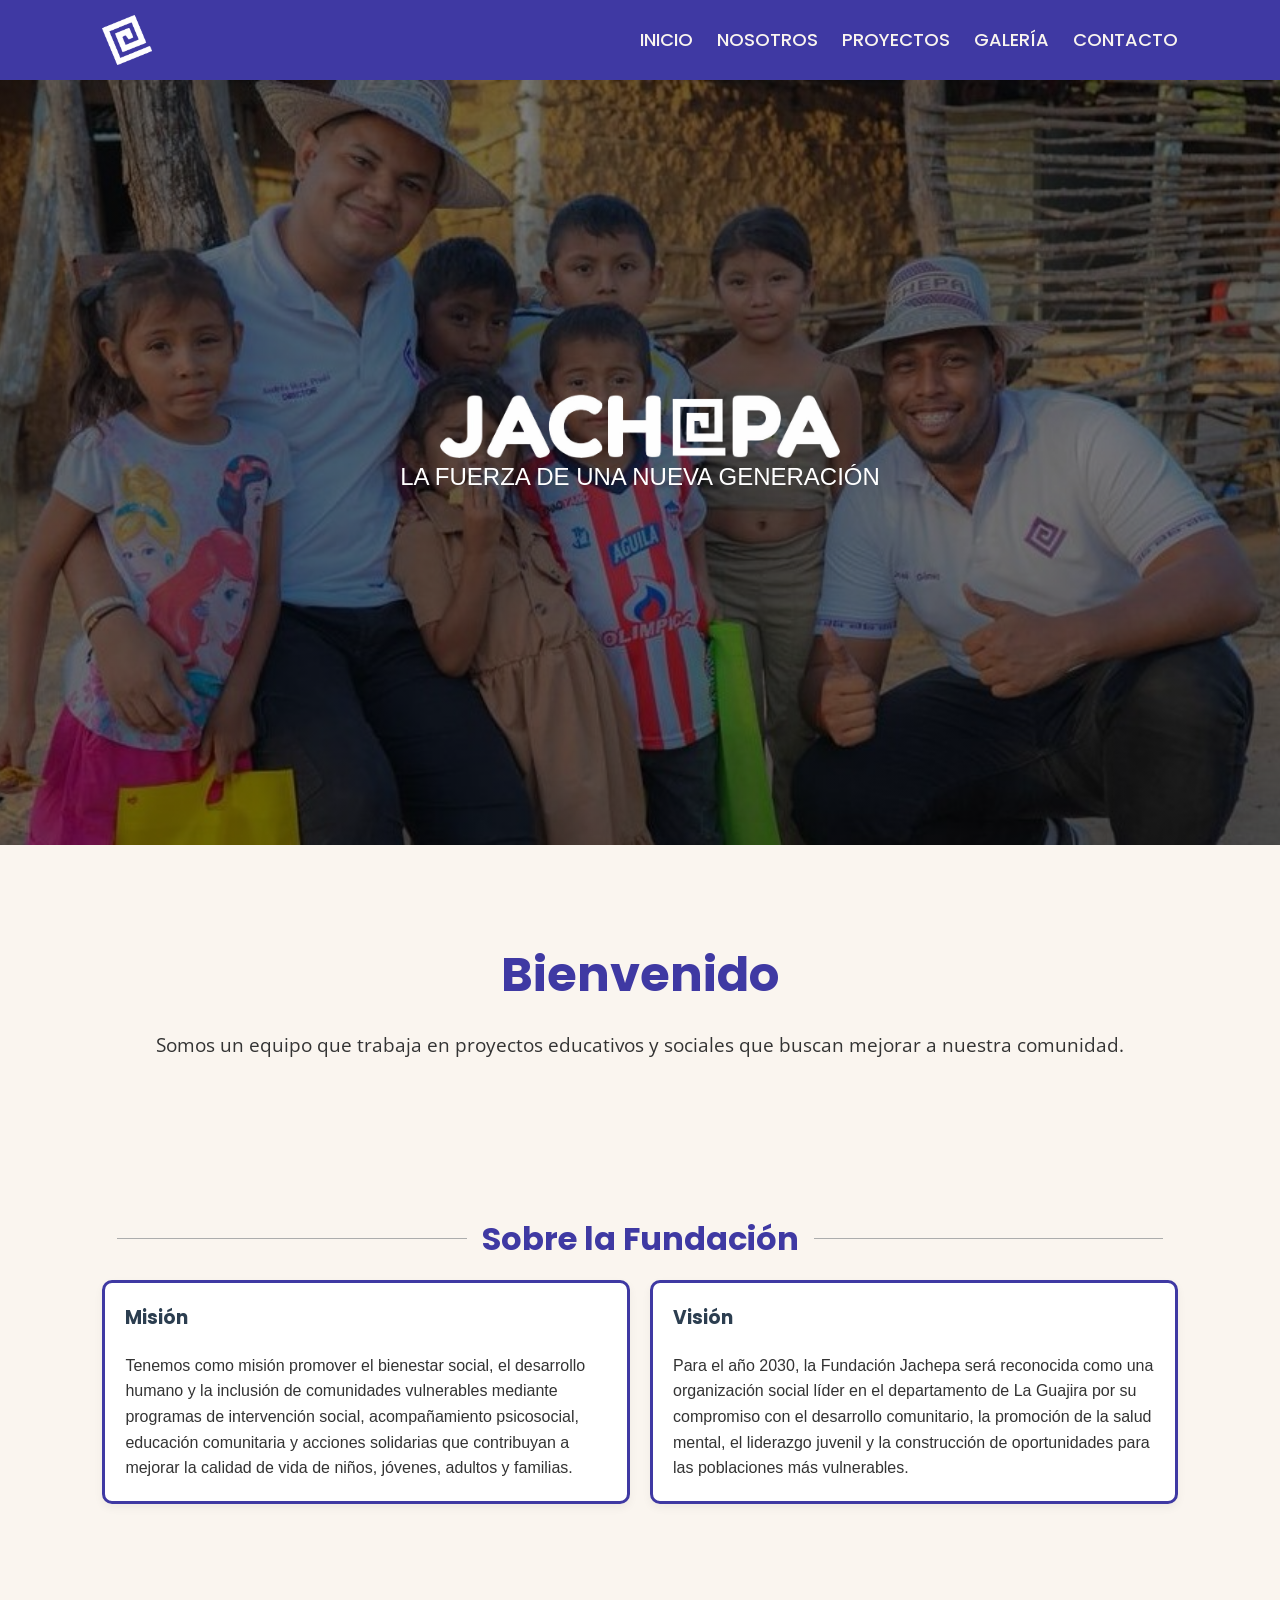
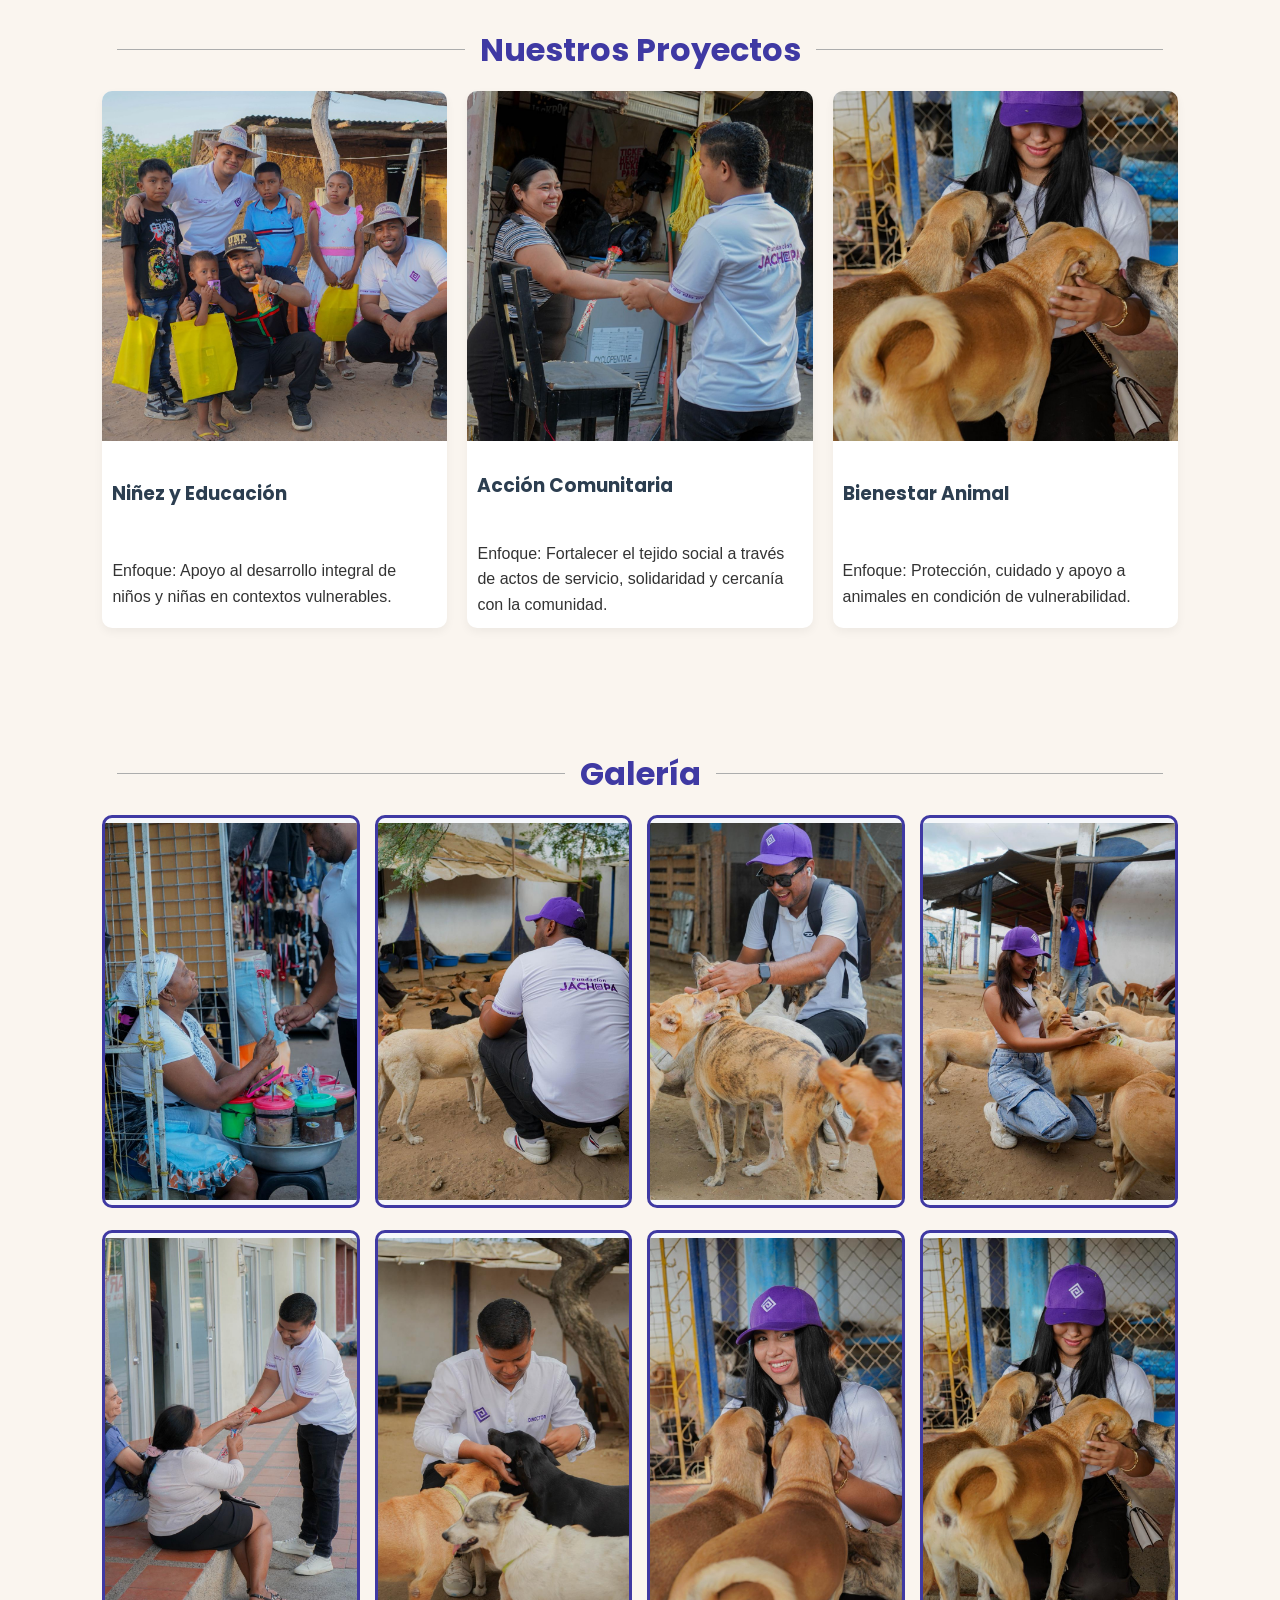
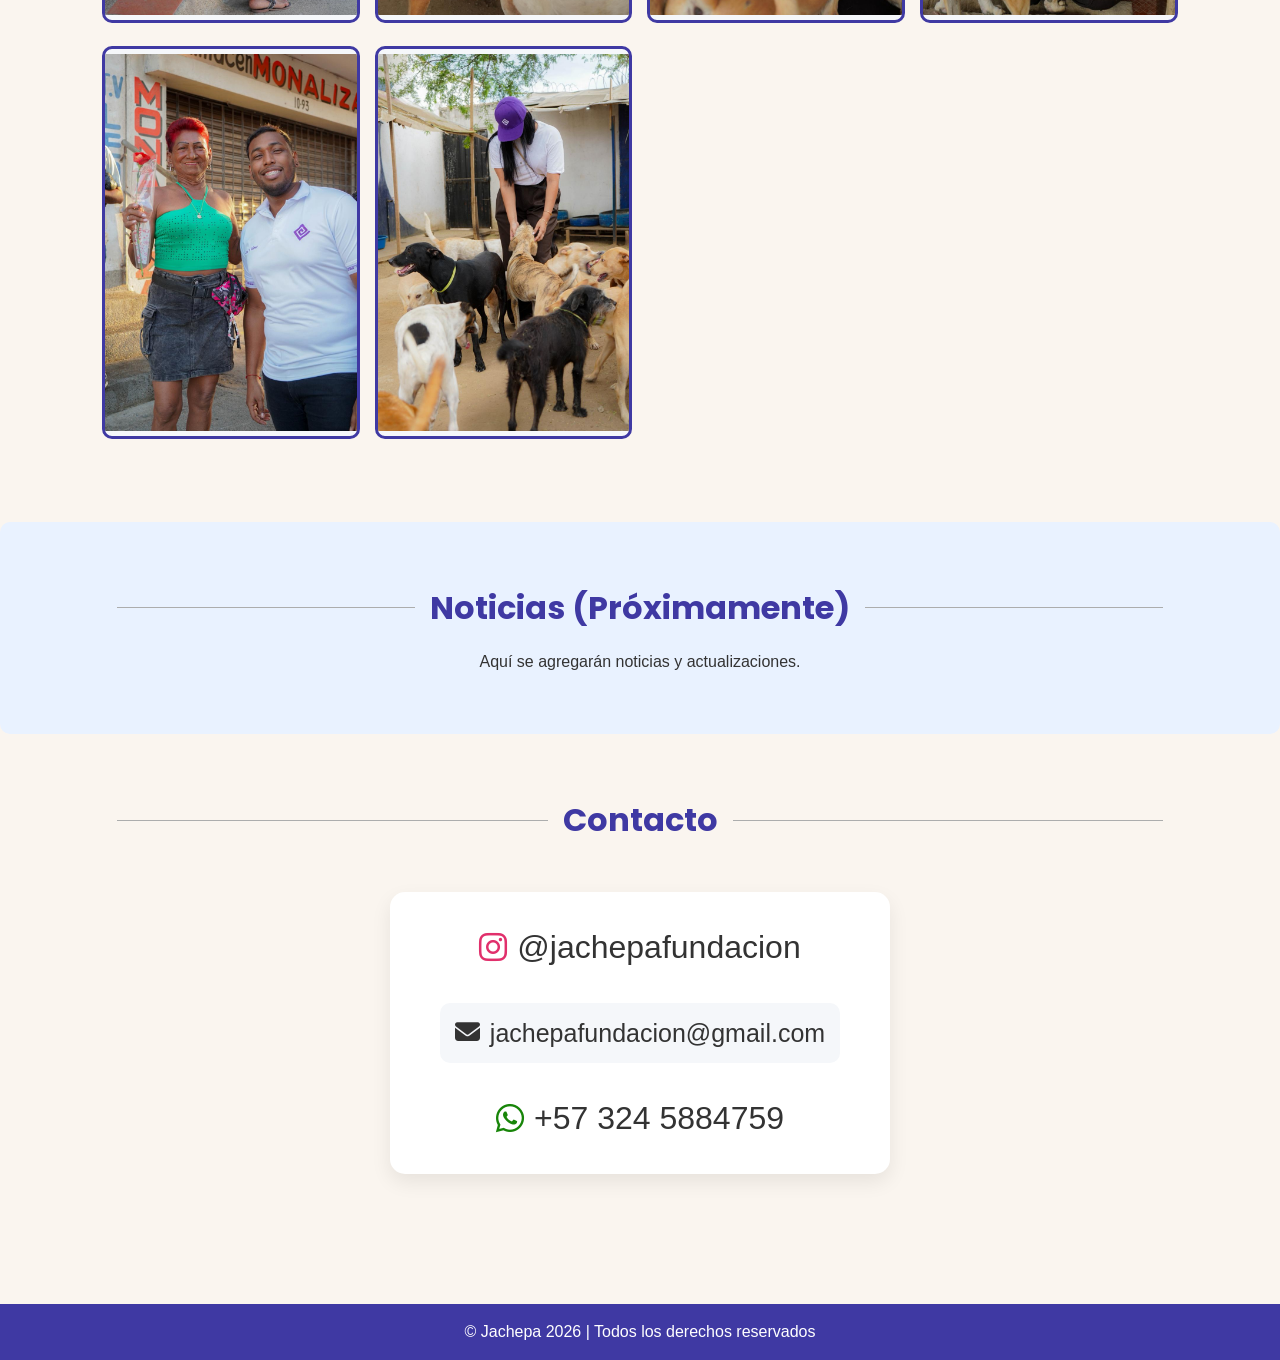
==== index.html @ bb1235cb "version 4.4" ====
<!DOCTYPE html>
<html lang="es">
<head>
    <meta charset="UTF-8">
    <title>Jachepa</title>
    <meta name="viewport" content="width=device-width, initial-scale=1.0">
    <meta name="description" content="Fundación Jachepa, dedicada a proyectos sociales y educativos para la comunidad.">
    <meta name="keywords" content="Jachepa, fundación, proyectos sociales, educación,accioncomunitaria ">
    <meta name="author" content="Fundación Jachepa">


    <link rel="icon" href="img/isotipo.png" type="image/png">
    <link rel="stylesheet" href="css/normalize.css">
    <link rel="stylesheet" href="css/styles.css">
    <link rel="stylesheet" href="https://cdnjs.cloudflare.com/ajax/libs/font-awesome/6.5.1/css/all.min.css">
    <link href="https://fonts.googleapis.com/css2?family=Open+Sans:wght@400;600&family=Poppins:wght@500;700&display=swap" rel="stylesheet">
</head>
<body>
    
    <header>
        <img src="img/isotipo.png" alt="Logo de la fundacion" class="logo">

        <!-- BOTÓN HAMBURGUESA -->
        <div class="menu-toggle" id="menu-toggle">
            <span></span>
            <span></span>
            <span></span>
        </div>

        <!-- MENÚ -->
        <nav id="nav">
            <a href="#hero">INICIO</a>
            <a href="#nosotros">NOSOTROS</a>
            <a href="#proyectos">PROYECTOS</a>
            <a href="#galeria">GALERÍA</a>
            <a href="#contacto">CONTACTO</a>
        </nav>

        <!-- OVERLAY -->
        <div class="overlay" id="overlay"></div>
    </header>

    <!-- HERO -->
    <section id="hero">
        <img src="img/logo2.png.png" alt="logo">
        <p>LA FUERZA DE UNA NUEVA GENERACIÓN</p>
    </section>

    <section id="inicio" class="hero">
        <h1>Bienvenido</h1>
        <p>Somos un equipo que trabaja en proyectos educativos y sociales que buscan mejorar a nuestra comunidad.</p>
    </section>

    <!-- SOBRE LA FUNDACIÓN -->
    <section id="nosotros">
        <h2>Sobre la Fundación</h2>
        <div>
            <div class="borde">
                <h3>Misión</h3>
                <p>Tenemos como misión promover el bienestar social, el desarrollo humano y la 
                inclusión de comunidades vulnerables mediante programas de intervención social, 
                acompañamiento psicosocial, educación comunitaria y acciones solidarias que contribuyan a 
                mejorar la calidad de vida de niños, jóvenes, adultos y familias.</p>
            </div>
            <div class="borde">
                <h3>Visión</h3>
                <p>Para el año 2030, la Fundación Jachepa será reconocida como una organización social líder en el 
                departamento de La Guajira por su compromiso con el desarrollo comunitario, la promoción de la 
                salud mental, el liderazgo juvenil y la construcción de oportunidades para las poblaciones más 
                vulnerables.</p>
            </div>
        </div>
    </section>

    <!-- PROYECTOS -->
    <section id="proyectos">
        <h2>Nuestros Proyectos</h2>
        <div>
            <div>
                <img src="img/niñezYeducacion.jpeg" alt="entrega de utiles a niños ">
                <h3>Niñez y Educación</h3>
                <p>Enfoque: Apoyo al desarrollo integral de niños y niñas en contextos vulnerables.</p>
            </div>
            <div>
                <img src="img/accioncomunitaria.jpeg" alt="entrega de flores">
                <h3>Acción Comunitaria</h3>
                <p>Enfoque: Fortalecer el tejido social a través de actos de servicio, solidaridad y cercanía con la comunidad.</p>
            </div>
            <div>
                <img src="img/bienestaranimal.jpeg" alt="ayudando animales">
                <h3>Bienestar Animal</h3>
                <p>Enfoque: Protección, cuidado y apoyo a animales en condición de vulnerabilidad.</p>
            </div>
        </div>
    </section>

    <!-- GALERÍA -->
    <section id="galeria">
        <h2>Galería</h2>
        <div>
            <img src="img/galeria/galeria10.jpeg" alt="Imagen">
            <img src="img/galeria/galeria1.jpeg" alt="Imagen">
            <img src="img/galeria/galeria2.jpeg" alt="Imagen">
            <img src="img/galeria/galeria3.jpeg" alt="Imagen">
            <img src="img/galeria/galeria4.jpeg" alt="Imagen">
            <img src="img/galeria/galeria5.jpeg" alt="Imagen">
            <img src="img/galeria/galeria6.jpeg" alt="Imagen">
            <img src="img/galeria/galeria7.jpeg" alt="Imagen">
            <img src="img/galeria/galeria8.jpeg" alt="Imagen">
            <img src="img/galeria/galeria9.jpeg" alt="Imagen">
        </div>
    </section>

    <!-- BLOG / FUTURO -->
    <section id="blog">
        <h2>Noticias (Próximamente)</h2>
        <p>Aquí se agregarán noticias y actualizaciones.</p>
    </section>

   <section id="contacto">
    <h2>Contacto</h2>

        <!-- Cuadro de redes sociales -->
        <div class="redes-cuadro ">
            <a href="https://www.instagram.com/jachepafundacion/" target="_blank">
                <i class="fa-brands fa-instagram"></i>
                <p>@jachepafundacion</p>
            </a>
            <a href="mailto:jachepafundacion@gmail.com" class="email">
                <i class="fa-solid fa-envelope"></i>
                <p>jachepafundacion@gmail.com</p>
            </a>
            <a href="https://wa.me/573245884759" target="_blank">
                <i class="fa-brands fa-whatsapp"></i>
                <p>+57 324 5884759</p>
            </a>
        </div>
    </section>

    <div id="lightbox">
        <span id="cerrar">&times;</span>
        <img id="img-grande" src="">
    </div>

    <!-- FOOTER -->
    <footer>
        <p>© Jachepa 2026 | Todos los derechos reservados</p>
    </footer>
    <script src="script.js"> </script>
    
</body>
</html>
---- css/styles.css ----
/* RESET */
* {
    margin: 0;
    padding: 0;
    box-sizing: border-box;
     font-family: 'Open Sans', sans-serif;
     font-weight: 400;
}

body {
    background-color: #FAF5EF;
    color: #333;
    line-height: 1.6;
}

body, p, li {
    font-family: 'Lato', sans-serif;
}

h1, h2, h3 {
    font-family: 'Poppins', sans-serif;
    font-weight: 700;
    color: #2c3e50; 
}

a, .btn {
    font-family: 'Poppins', sans-serif;
    font-weight: 500;
}

/* HEADER */
header {
    position: relative; 
    display: flex;
    justify-content: space-between;
    align-items: center;
    padding: 15px 8%;
    background: #3F39A3;
    color: white;
    z-index: 1000;
}

/* LOGO */
header .logo {
    height: 50px; 
    width: auto;  
    object-fit: contain; 
}

header h2 {
    font-weight: bold;
}

nav a {
    color: #FAF5EF;
    text-decoration: none;
    margin-left: 20px;
    font-weight: 500;
    transition: 0.3s;
    font-size: 18px;
}

nav a:hover {
    opacity: 0.7;
}

/* HERO */
#hero {
    height: 85vh;
    background: linear-gradient(rgba(0,0,0,0.5), rgba(0,0,0,0.5)),
                url('../img/hero3.png.jpeg');
    background-position: top center;
    background-size: cover;
    color: #ffffff;
    display: flex;
    flex-direction: column;
    justify-content: center;
    align-items: center;
    text-align: center;
    padding: 20px;
    padding-bottom: 0rem;
}

#hero img {
    margin-top: 20px;
    width: 400px;
    height: auto;
    margin-bottom: 0;
}

#hero p {
    padding-bottom: 5rem;
    font-size: 1.5rem;
}

.hero h1 {
    font-family: 'Poppins', sans-serif;
    font-weight: 700;
    font-size: 3rem;
    margin-bottom: 1rem;
    text-align: center;
    color: #3F39A3;
}

.hero p {
    font-family: 'Open Sans', sans-serif;
    font-weight: 400;
    font-size: 1.2rem;
    margin-bottom: 2rem;
    text-align: center;
}

/* SECCIONES */
section {
    padding: 60px 8%;
}

/* Línea bajo cada título h2 */
section h2 {
    display: flex;
    align-items: center;
    justify-content: center;
    color: #3F39A3;
    font-size: 2rem;
    padding-bottom: 1rem;
}

section h2::before,
section h2::after {
    content: "";
    flex: 1;
    height: 1px;
    background: #acadad;
    margin: 0 15px;
}

/* NOSOTROS */
#nosotros div {
    display: flex;
    gap: 20px;
    flex-wrap: wrap;
}

#nosotros div div {
    background: white;
    padding: 20px;
    border-radius: 10px;
    flex: 1;
    min-width: 250px;
    box-shadow: 0 4px 10px rgba(0,0,0,0.05);
}

#nosotros .borde {
    background: white;
    padding: 20px;
    border-radius: 10px;
    box-shadow: 0 4px 10px rgba(0,0,0,0.05);
    border: 3px solid #3F39A3; 
    transition: transform 0.3s, box-shadow 0.3s;
}

#nosotros .borde:hover {
    transform: translateY(-5px);
    box-shadow: 0 8px 20px rgba(0,0,0,0.1);
}

/* PROYECTOS */
#proyectos div {
    display: flex;
    gap: 20px;
    flex-wrap: wrap;
}

#proyectos div div {
    background: white;
    border-radius: 10px;
    overflow: hidden;
    flex: 1;
    min-width: 250px;
    box-shadow: 0 4px 10px rgba(0,0,0,0.05);
    transition: 0.3s;
}

#proyectos div div:hover {
    transform: translateY(-5px);
}

#proyectos img {
    width: 100%;
    height: 350px;
    object-fit: cover;
}

#proyectos h3, #proyectos p {
    padding: 10px;
}

/* GALERÍA */
#galeria div {
    column-count: 4;        
    column-gap: 15px;
}

#galeria img {
    width: 100%;
    height: 100%;
    margin-bottom: 15px;
    border-radius: 10px;
    border: 3px solid #3F39A3;
    break-inside: avoid;   
    transition: transform 0.3s, box-shadow 0.3s;
}

#galeria img:hover {
    transform: scale(1.03);
    box-shadow: 0 8px 20px rgba(0,0,0,0.15);
}

#galeria div img {
    width: 100%;
    height: 393px;
    object-fit: contain; 
    background: #f5f7fa; 
    border-radius: 10px;
}

/* BLOG */
#blog {
    background: #e9f2ff;
    text-align: center;
    border-radius: 10px;
}

/* CONTACTO */
/* SECCIÓN CONTACTO */
#contacto {
    text-align: center;
}

/* CUADRO */
.redes-cuadro {
    display: flex;
    justify-content: center;
    align-items: center;
    gap: 30px;
    flex-wrap: wrap;
    padding: 30px;
    max-width: 500px;
    margin: 30px auto;
    background: #ffffff;
    border-radius: 15px;
    box-shadow: 0 8px 20px rgba(0,0,0,0.08);
    transition: 0.3s;
}

.redes-cuadro:hover {
    transform: translateY(-5px);
    box-shadow: 0 12px 25px rgba(0,0,0,0.15);
}

/* ICONOS */
.redes-cuadro a {
    text-decoration: none;
    color: #333;
    font-size: 32px;
    display: flex;
    align-items: center;
    gap: 10px;
    transition: 0.3s;
}

/* INSTAGRAM */
.redes-cuadro a i.fa-brands {
    color: #188509;
}
.redes-cuadro a i.fa-instagram {
    color: #E1306C;
}

/* EMAIL */
.redes-cuadro a.email {
    font-size: 25px;
    background: #f5f7fa;
    padding: 10px 15px;
    border-radius: 10px;
}

/* EFECTO HOVER GENERAL */
.redes-cuadro a:hover {
    transform: scale(1.1);
}

/* HOVER ESPECÍFICO */
.redes-cuadro a.email:hover {
    background: #3F39A3;
    color: white;
}

.redes-cuadro a.email:hover i {
    color: white;
}
/* LIGHTBOX */
#lightbox {
    position: fixed;
    top: 0;
    left: 0;
    width: 100%;
    height: 100vh;
    background: rgba(0,0,0,0.9);

    display: none;
    justify-content: center;
    align-items: center;

    z-index: 2000;
}

#lightbox img {
    max-width: 90%;
    max-height: 90%;
    border-radius: 10px;
    box-shadow: 0 10px 30px rgba(0,0,0,0.5);
}

/* BOTÓN CERRAR */
#cerrar {
    position: absolute;
    top: 20px;
    right: 30px;
    font-size: 40px;
    color: white;
    cursor: pointer;
}

/* FOOTER */
footer {
    background: #3F39A3;
    color: white;
    text-align: center;
    padding: 15px;
    margin-top: 40px;
}

/* HAMBURGUESA */
.menu-toggle {
    display: none; 
    flex-direction: column;
    cursor: pointer;
    z-index: 1001;
    position: relative;
}

.menu-toggle span {
    background: white;
    height: 3px;
    width: 25px;
    margin: 4px 0;
    transition: 0.4s;
}

/* ANIMACIÓN A X */
.menu-toggle.active span:nth-child(1) {
    transform: rotate(45deg) translate(5px, 5px);
}

.menu-toggle.active span:nth-child(2) {
    opacity: 0;
}

.menu-toggle.active span:nth-child(3) {
    transform: rotate(-45deg) translate(6px, -6px);
}

/* OVERLAY */
.overlay {
    position: fixed;
    top: 0;
    left: 0;
    width: 100%;
    height: 100vh;
    background: rgba(0,0,0,0.5);
    display: none;
    z-index: 999;
}

.overlay.active {
    display: block;
}

/* responsive */
@media (max-width: 1070px) {
    #galeria div {
        column-count: 3;
    }
     #galeria div img {
        width: 100%;
        height: 400px;
    }
     #hero {
        height: 45vh;           
        padding: 40px 20px;      
        background-position: center center; 
    }
}

@media (max-width: 768px) {

    section h2 {
        font-size: 1.5rem;
        padding-bottom: 1rem;
    }
    .menu-toggle {
        display: flex;
    }

    nav {
        position: absolute;
        top: 70px;
        right: 0;
        background: #3F39A3;
        width: 100%;
        display: none;
        flex-direction: column;
        text-align: center;
        z-index: 1000;
    }

    nav a {
        padding: 15px;
        display: block;
        border-top: 1px solid rgba(255,255,255,0.2);
    }

    nav.active {
        display: flex;
    }

     #hero {
        height: 25vh;           
        padding: 40px 20px;      
        background-position: center center; 
    }

    #hero img {
        width: 200px;
        height: auto;
    }

    #hero p {
        font-size: 0.8rem;        
    }
    #galeria div {
        column-count: 2;
    }
    #galeria div img {
        width: 100%;
        height: 250px;
    }
    .redes-cuadro {
        flex-direction: column; 
        gap: 20px;
        padding: 20px;
        max-width: 90%; 
    }

    .redes-cuadro a {
        font-size: 28px; 
        justify-content: center; 
        gap: 8px;
    }
    .redes-cuadro a p {
        font-size: 18px;
    }

    .redes-cuadro a.email {
        font-size: 22px;
        padding: 8px 12px;
    }
}

@media (max-width: 460px) {
         .redes-cuadro {
        flex-direction: column; 
        gap: 20px;
        padding: 20px;
        max-width: 100%; 
    }

    .redes-cuadro a {
        font-size: 25px; 
        justify-content: center; 
        gap: 8px;
    }
    .redes-cuadro a p {
        font-size: 15px;
    }

    .redes-cuadro a.email {
        font-size: 19px;
        width: 100%;
        justify-content: center;
        text-align: center;
    }
}
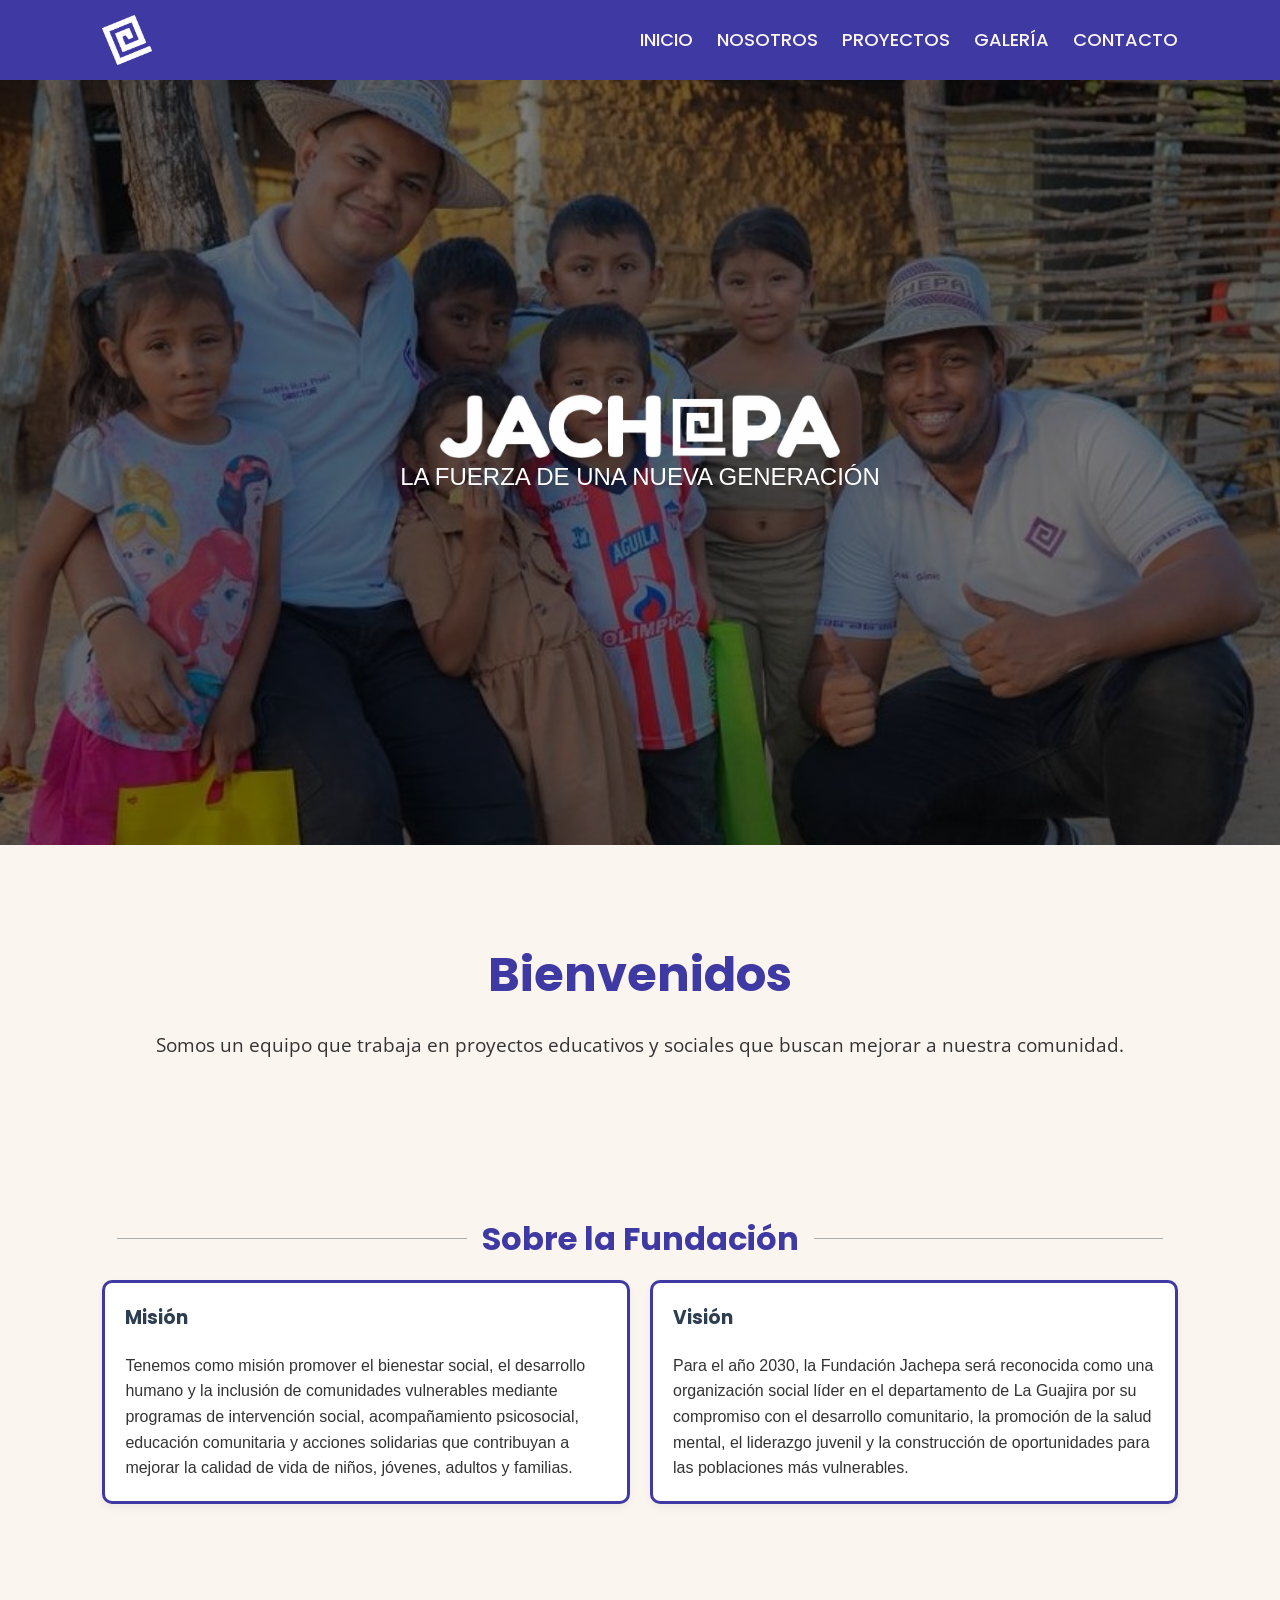
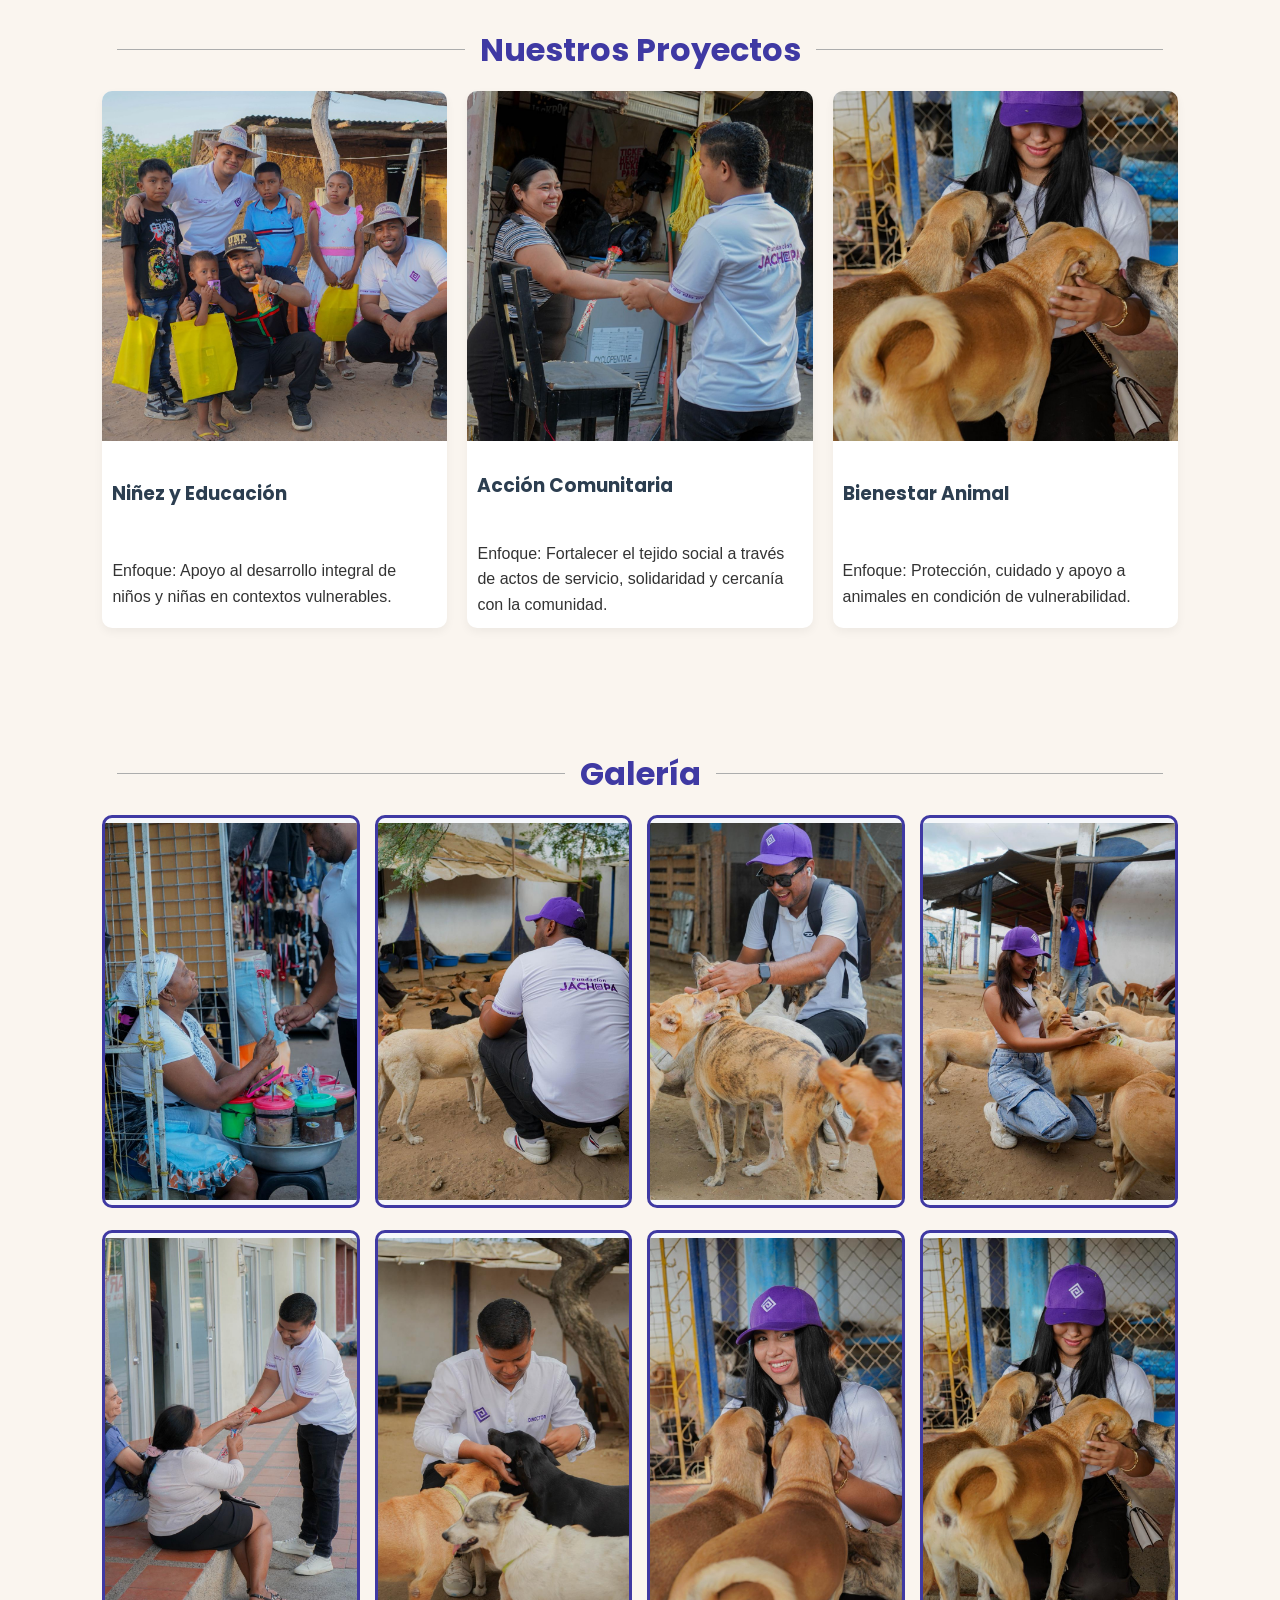
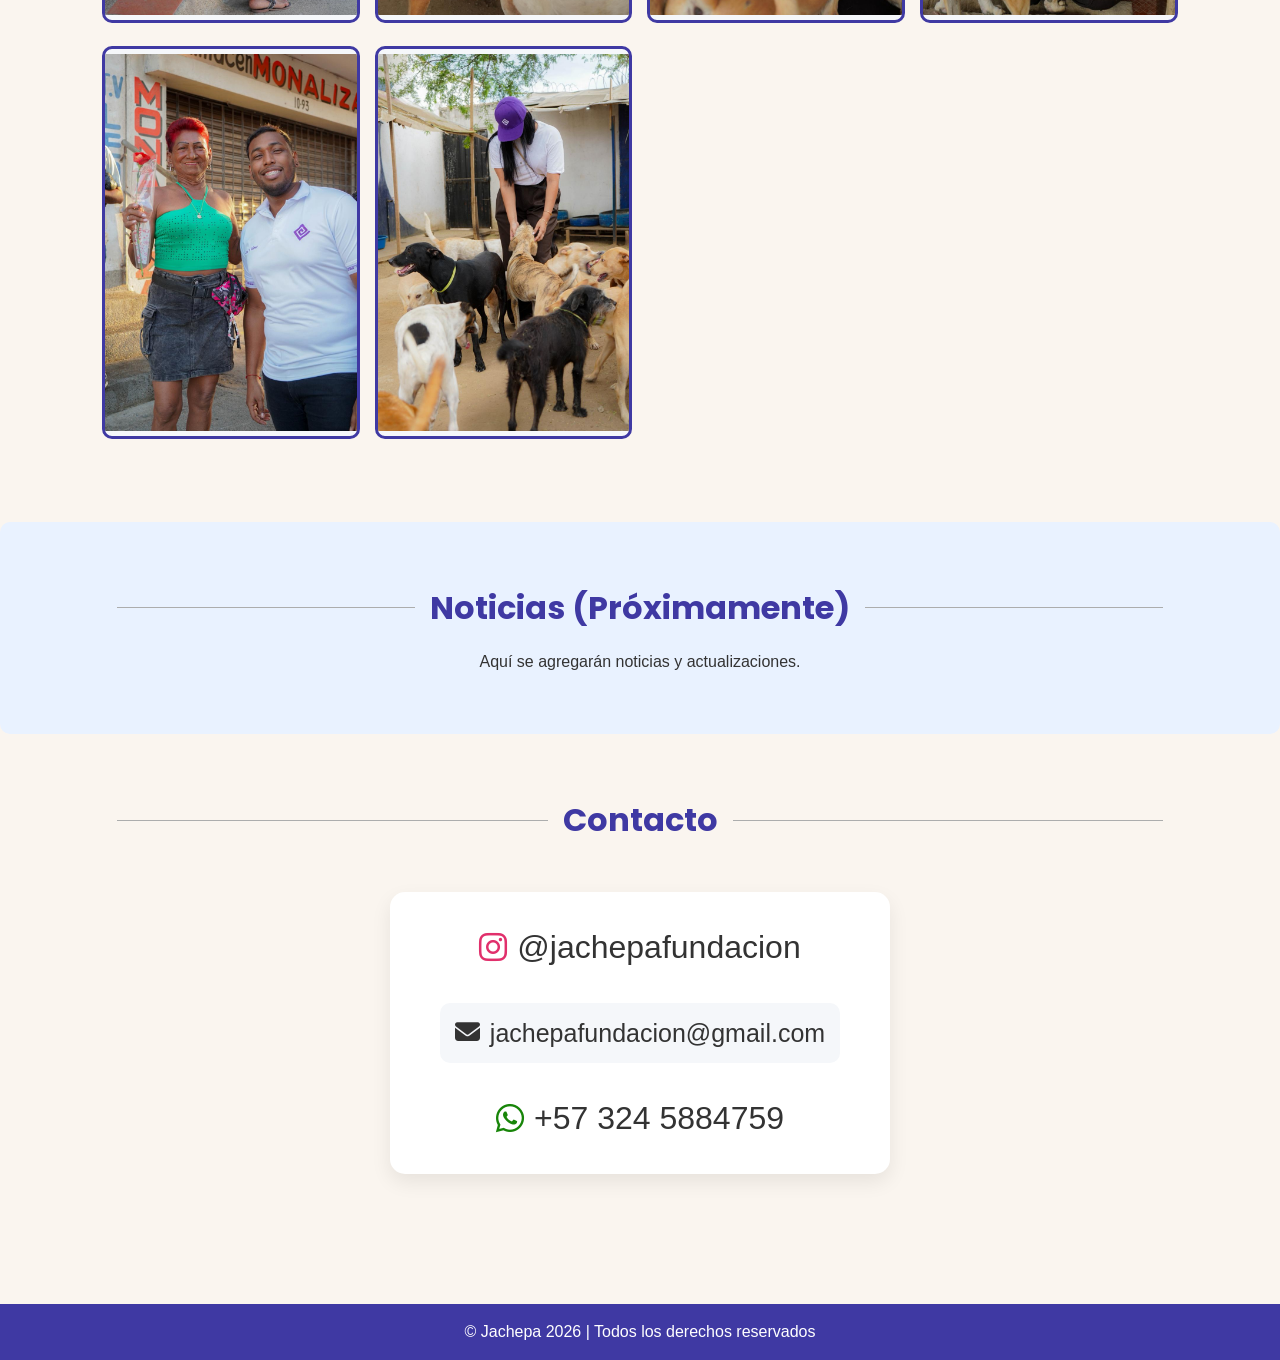
==== commit 56397033: "version 5.1" ====
--- a/index.html
+++ b/index.html
@@ -10,6 +10,8 @@
 
 
     <link rel="icon" href="img/isotipo.png" type="image/png">
+    <link rel="shortcut icon" href="img/favicon-32x32.png" type="image/png">
+    <link rel="apple-touch-icon" sizes="180x180" href="img/favicon-32x32.png">
     <link rel="stylesheet" href="css/normalize.css">
     <link rel="stylesheet" href="css/styles.css">
     <link rel="stylesheet" href="https://cdnjs.cloudflare.com/ajax/libs/font-awesome/6.5.1/css/all.min.css">
@@ -47,7 +49,7 @@
     </section>
 
     <section id="inicio" class="hero">
-        <h1>Bienvenido</h1>
+        <h1>Bienvenidos</h1>
         <p>Somos un equipo que trabaja en proyectos educativos y sociales que buscan mejorar a nuestra comunidad.</p>
     </section>
 
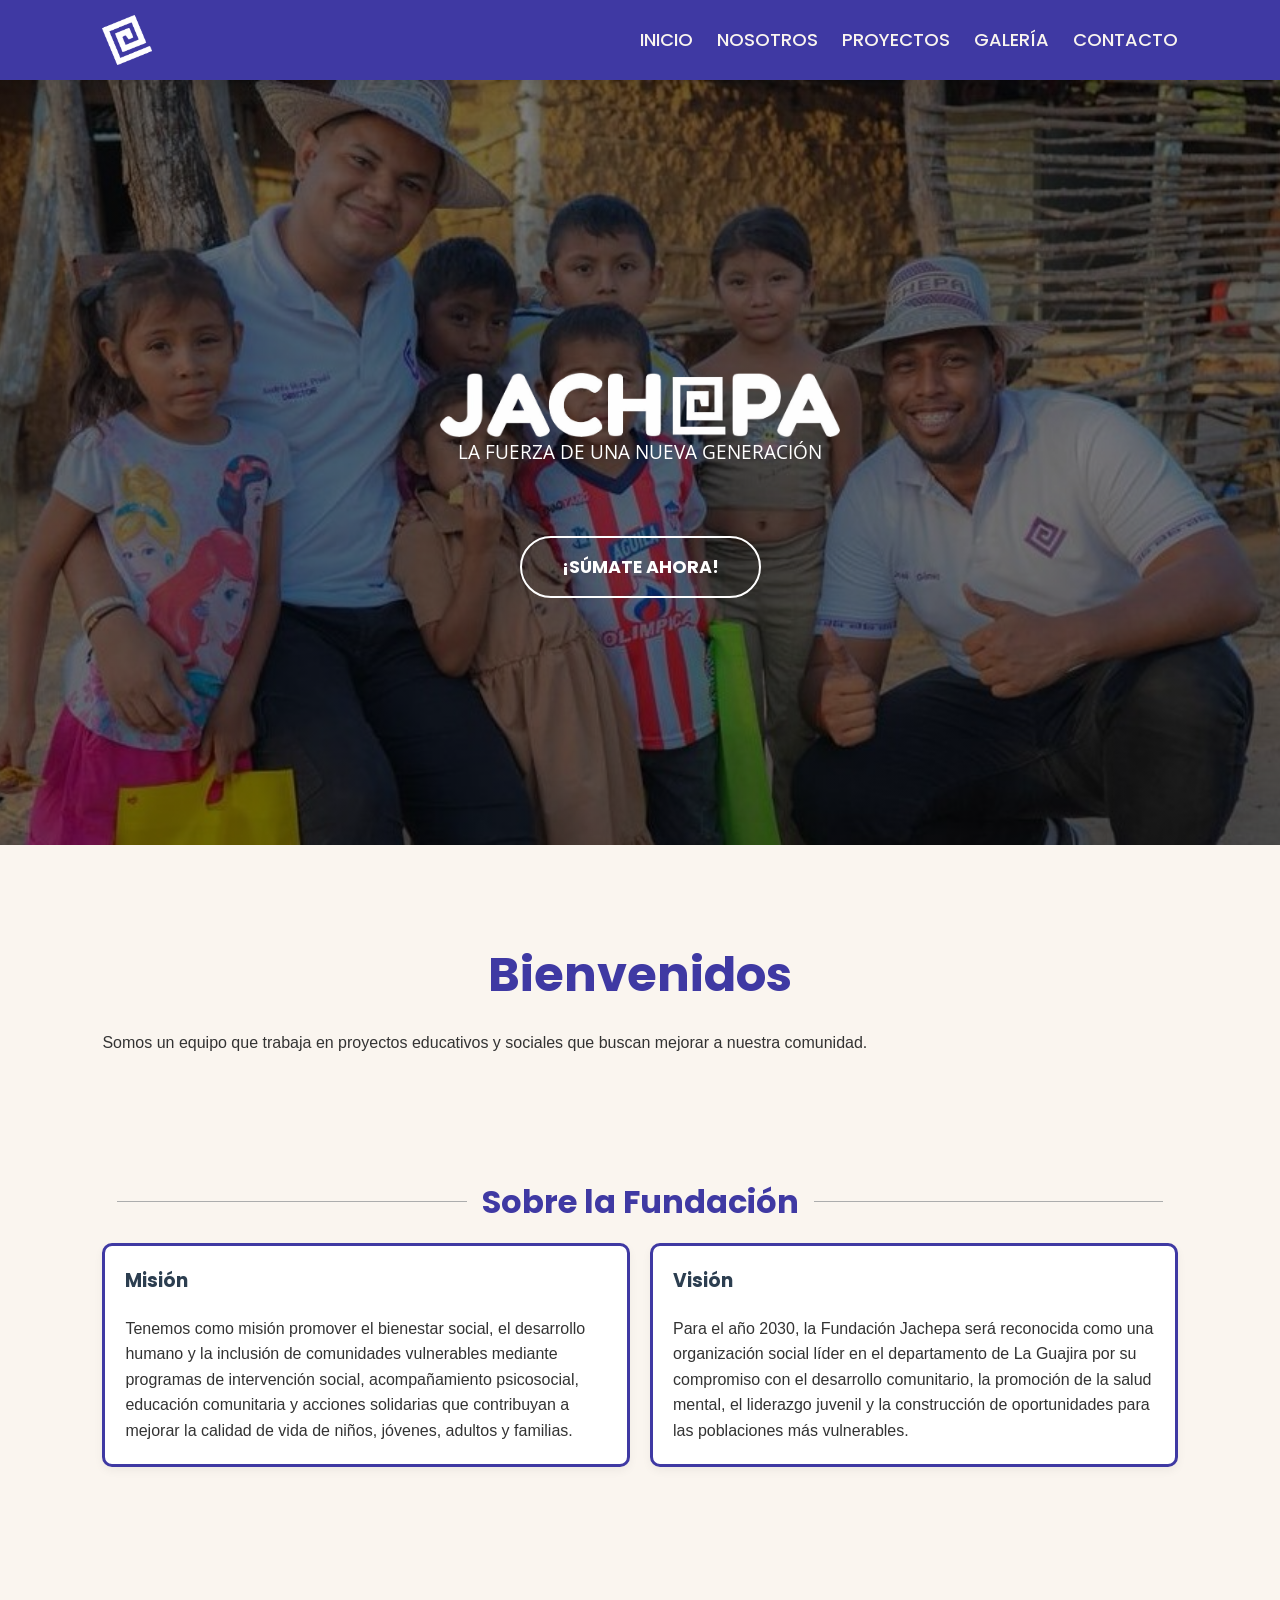
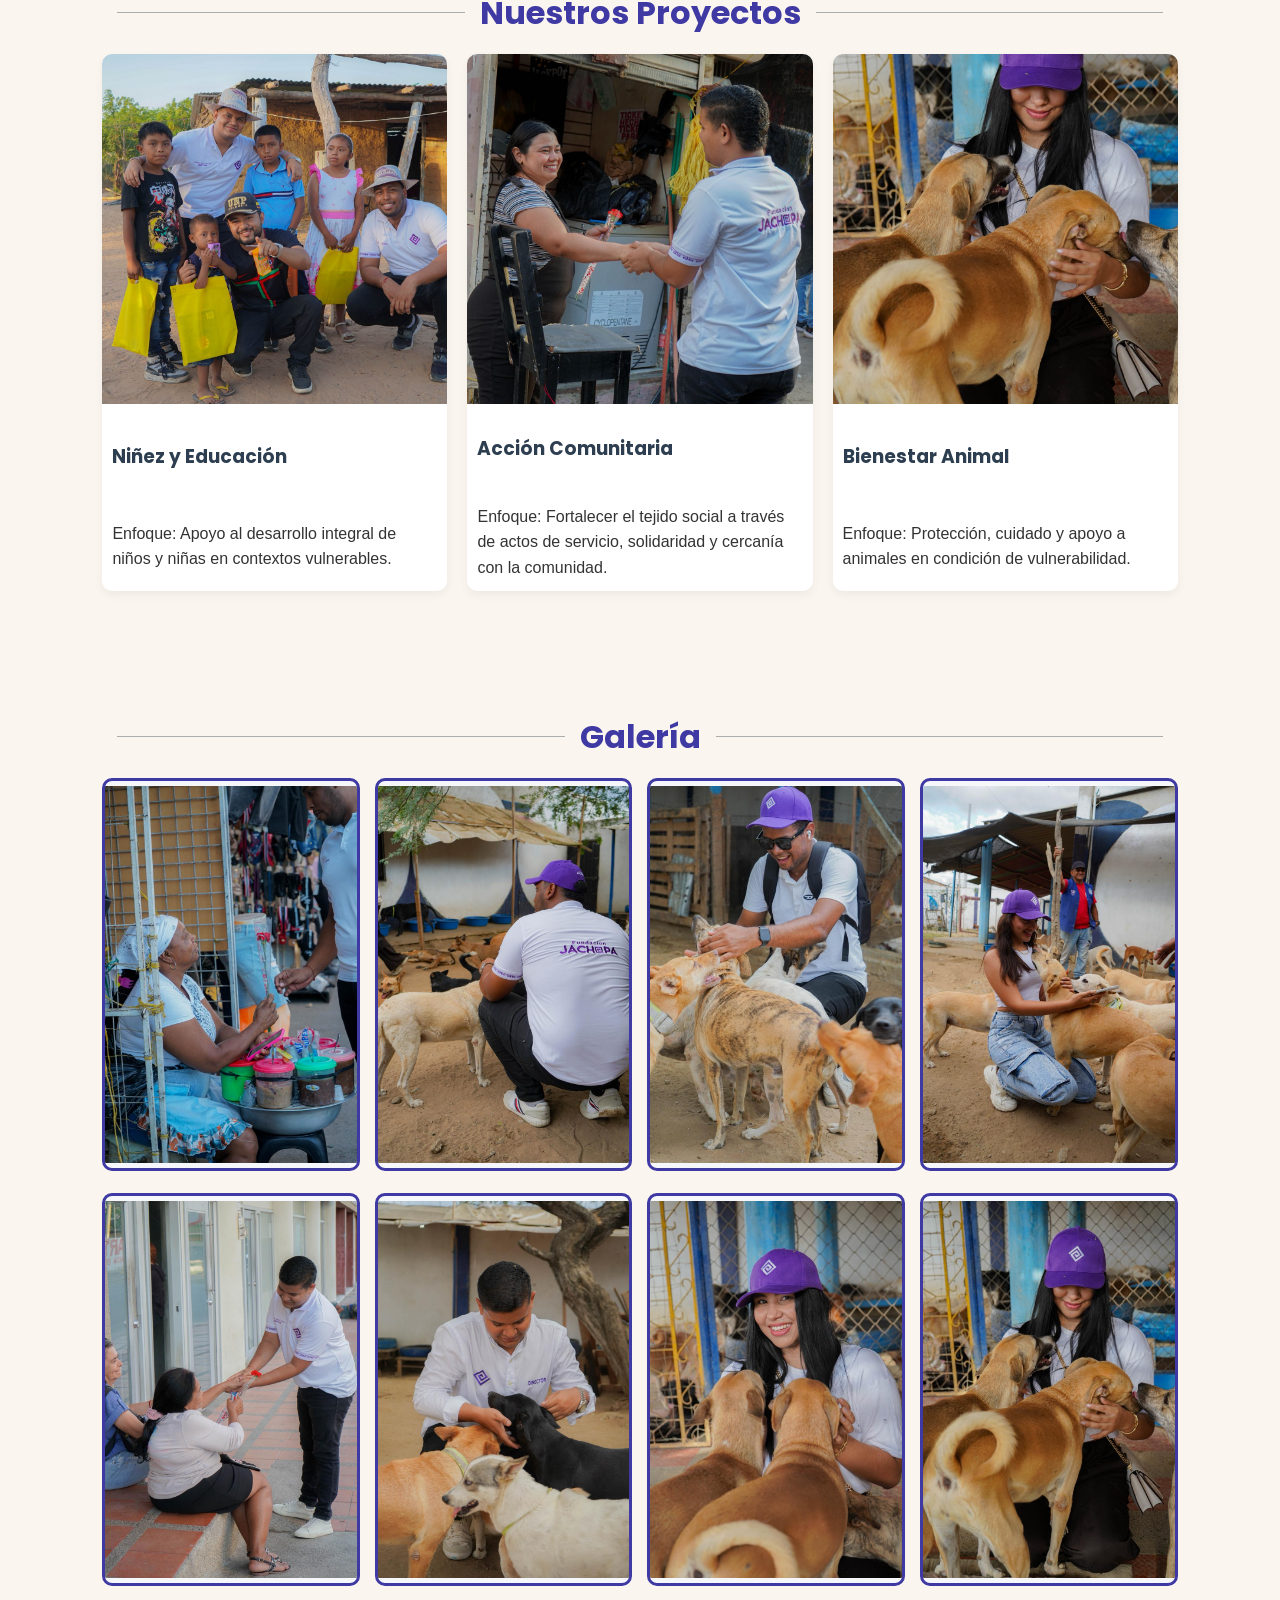
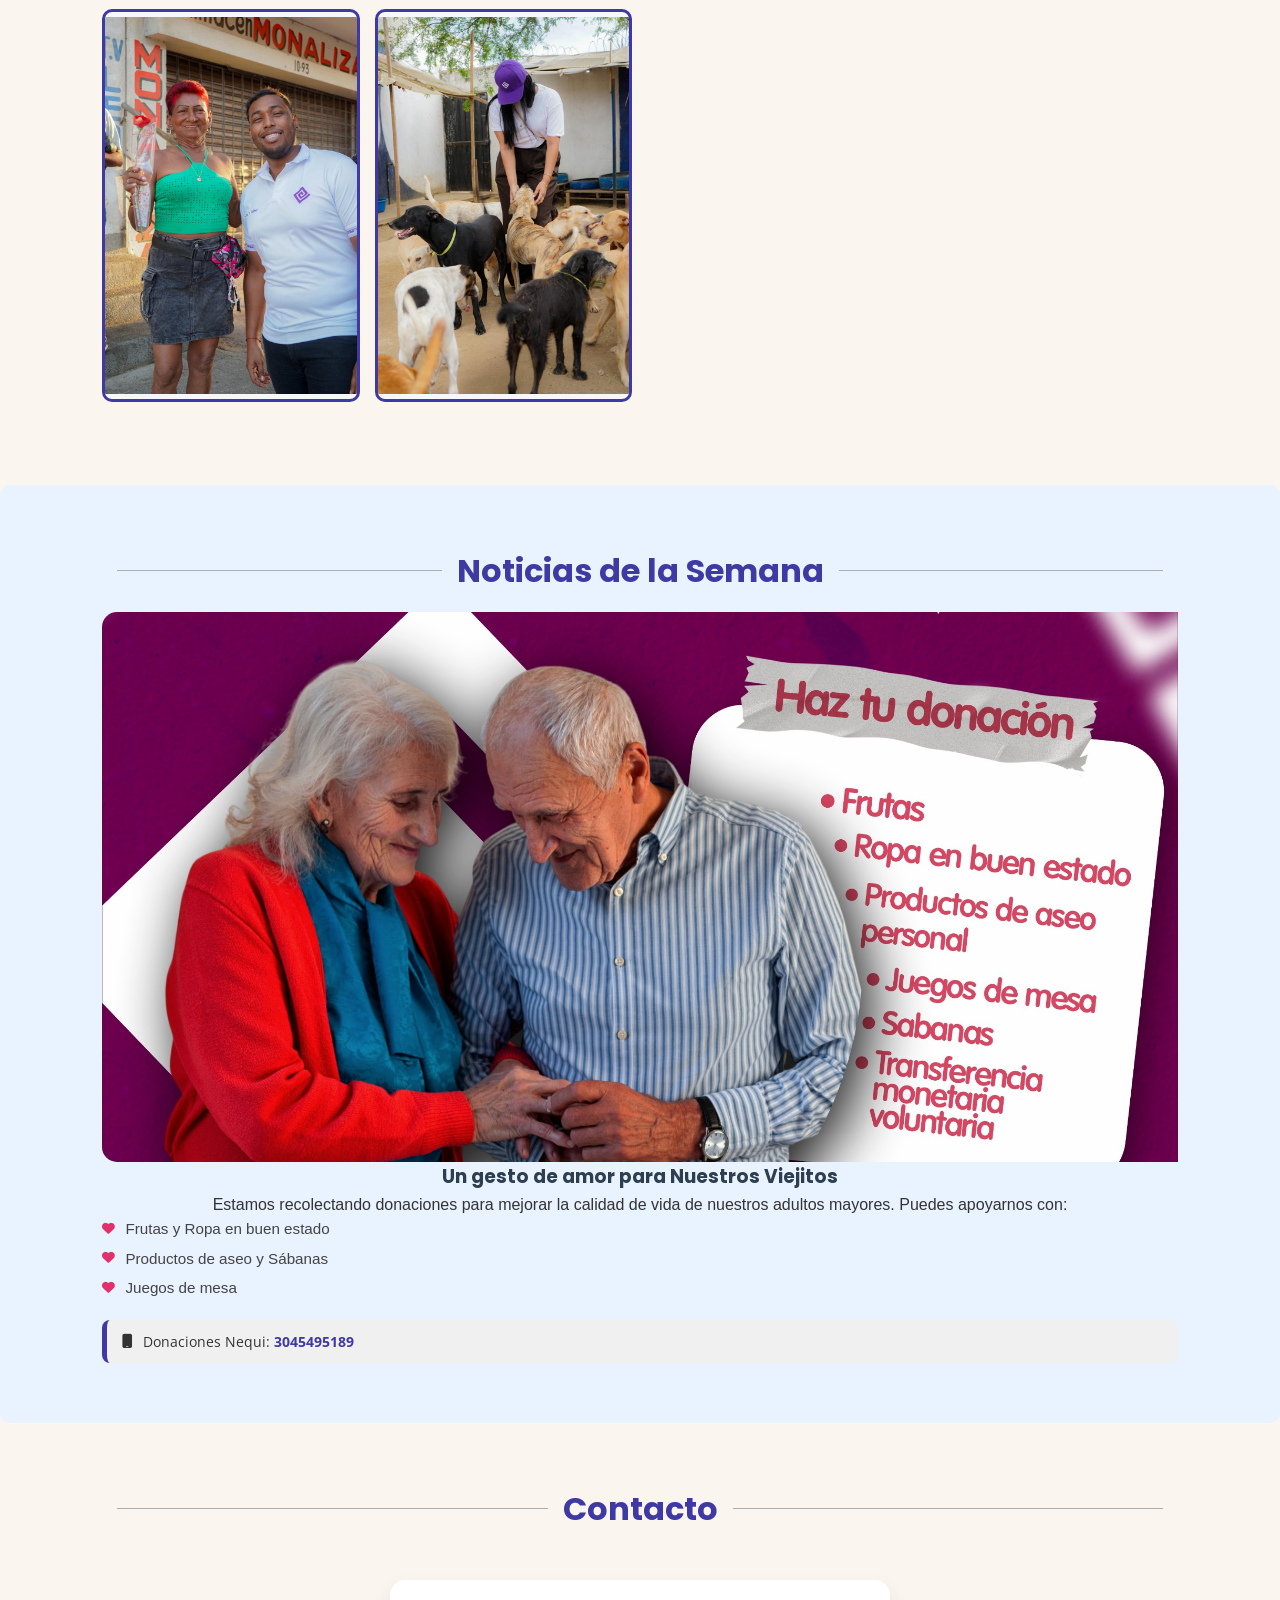
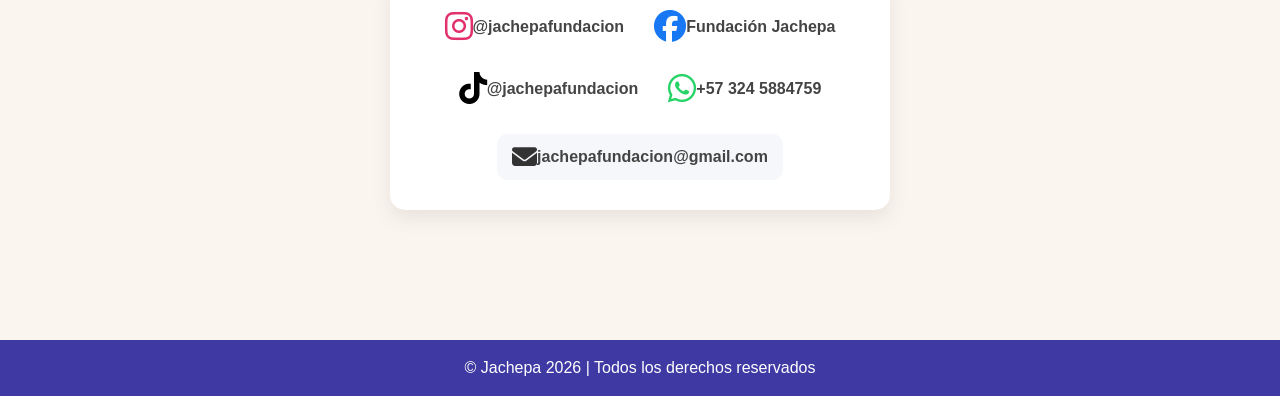
==== commit 3d6b0584: "version 5.3" ====
--- a/index.html
+++ b/index.html
@@ -46,6 +46,7 @@
     <section id="hero">
         <img src="img/logo2.png.png" alt="logo">
         <p>LA FUERZA DE UNA NUEVA GENERACIÓN</p>
+        <a href="#contacto" class="btn-sumate">¡SÚMATE AHORA!</a>
     </section>
 
     <section id="inicio" class="hero">
@@ -115,27 +116,59 @@
 
     <!-- BLOG / FUTURO -->
     <section id="blog">
-        <h2>Noticias (Próximamente)</h2>
-        <p>Aquí se agregarán noticias y actualizaciones.</p>
+        <h2>Noticias de la Semana</h2>
+        <div class="noticia-container">
+            <article class="noticia-card">
+                <div class="noticia-imagen">
+                    <img src="img/campaña-viejitos.jpeg" alt="Campaña un gesto de amor para nuestros viejitos">
+                    <span class="fecha-tag">Nueva Campaña</span>
+                </div>
+                <div class="noticia-info">
+                    <h3>Un gesto de amor para Nuestros Viejitos</h3>
+                    <p>Estamos recolectando donaciones para mejorar la calidad de vida de nuestros adultos mayores. Puedes apoyarnos con:</p>
+                    <ul class="lista-donaciones">
+                        <li><i class="fa-solid fa-heart"></i> Frutas y Ropa en buen estado</li>
+                        <li><i class="fa-solid fa-heart"></i> Productos de aseo y Sábanas</li>
+                        <li><i class="fa-solid fa-heart"></i> Juegos de mesa</li>
+                    </ul>
+                    <div class="nequi-info">
+                        <i class="fa-solid fa-mobile"></i>
+                        <span>Donaciones Nequi: <strong>3045495189</strong></span>
+                    </div>
+                </div>
+            </article>
+        </div>
     </section>
 
    <section id="contacto">
     <h2>Contacto</h2>
 
         <!-- Cuadro de redes sociales -->
-        <div class="redes-cuadro ">
-            <a href="https://www.instagram.com/jachepafundacion/" target="_blank">
-                <i class="fa-brands fa-instagram"></i>
-                <p>@jachepafundacion</p>
-            </a>
-            <a href="mailto:jachepafundacion@gmail.com" class="email">
-                <i class="fa-solid fa-envelope"></i>
-                <p>jachepafundacion@gmail.com</p>
-            </a>
-            <a href="https://wa.me/573245884759" target="_blank">
-                <i class="fa-brands fa-whatsapp"></i>
-                <p>+57 324 5884759</p>
-            </a>
+        <div class="redes-cuadro">
+                <a href="https://www.instagram.com/jachepafundacion/" target="_blank">
+                    <i class="fa-brands fa-instagram"></i>
+                    <p>@jachepafundacion</p>
+                </a>
+
+                <a href="https://www.facebook.com/profile.php?id=61576404291836&mibextid=wwXIfr&rdid=YSOmmdiH1ygZN4i7&share_url=https%3A%2F%2Fwww.facebook.com%2Fshare%2F1BMUHRfNju%2F%3Fmibextid%3DwwXIfr" target="_blank">
+                    <i class="fa-brands fa-facebook"></i>
+                    <p>Fundación Jachepa</p>
+                </a>
+
+                <a href="https://www.tiktok.com/@fundacion.jachepa?_r=1&_t=ZS-94yNtDJt3f3" target="_blank">
+                    <i class="fa-brands fa-tiktok"></i>
+                    <p>@jachepafundacion</p>
+                </a>
+
+                <a href="https://wa.me/573245884759" target="_blank">
+                    <i class="fa-brands fa-whatsapp"></i>
+                    <p>+57 324 5884759</p>
+                </a>
+
+                <a href="mailto:jachepafundacion@gmail.com" class="email">
+                    <i class="fa-solid fa-envelope"></i>
+                    <p>jachepafundacion@gmail.com</p>
+                </a>
         </div>
     </section>
 
--- a/css/styles.css
+++ b/css/styles.css
@@ -6,6 +6,10 @@
      font-family: 'Open Sans', sans-serif;
      font-weight: 400;
 }
+html {
+    scroll-behavior: smooth;
+    scroll-padding-top: 80px; 
+}
 
 body {
     background-color: #FAF5EF;
@@ -37,6 +41,11 @@
     padding: 15px 8%;
     background: #3F39A3;
     color: white;
+    position: sticky; 
+    top: 0;
+    left: 0;
+    width: 100%;
+    box-shadow: 0 4px 12px rgba(0, 0, 0, 0.1);
     z-index: 1000;
 }
 
@@ -89,8 +98,13 @@
 }
 
 #hero p {
-    padding-bottom: 5rem;
+    padding-bottom: 1rem;
     font-size: 1.5rem;
+    font-family: 'Open Sans', sans-serif;
+    font-weight: 400;
+    font-size: 1.2rem;
+    margin-bottom: 2rem;
+    text-align: center;
 }
 
 .hero h1 {
@@ -102,12 +116,28 @@
     color: #3F39A3;
 }
 
-.hero p {
-    font-family: 'Open Sans', sans-serif;
-    font-weight: 400;
-    font-size: 1.2rem;
-    margin-bottom: 2rem;
-    text-align: center;
+.btn-sumate {
+    display: inline-block;
+    padding: 15px 40px;
+    background-color: transparent;
+    color: #ffffff;
+    border: 2px solid #ffffff;
+    border-radius: 50px; /* Bordes redondeados tipo píldora */
+    text-decoration: none;
+    font-family: 'Poppins', sans-serif;
+    font-weight: 700;
+    font-size: 1.1rem;
+    transition: all 0.3s ease;
+    margin-top: 20px;
+    cursor: pointer;
+}
+
+/* Efecto al pasar el mouse */
+.btn-sumate:hover {
+    background-color: #ffffff;
+    color: #3F39A3; /* El púrpura de tu marca */
+    transform: scale(1.05);
+    box-shadow: 0 10px 20px rgba(0,0,0,0.2);
 }
 
 /* SECCIONES */
@@ -229,6 +259,58 @@
     background: #e9f2ff;
     text-align: center;
     border-radius: 10px;
+}
+/* Estilo para la lista de donaciones dentro de la noticia */
+.lista-donaciones {
+    list-style: none;
+    padding: 0;
+    margin-bottom: 20px;
+}
+
+.lista-donaciones li {
+    font-size: 0.95rem;
+    color: #444;
+    margin-bottom: 5px;
+    display: flex;
+    align-items: center;
+    gap: 10px;
+}
+
+.lista-donaciones i {
+    color: #E1306C; /* Un color rojizo para los corazones */
+    font-size: 0.8rem;
+}
+
+/* Cuadro de Nequi */
+.nequi-info {
+    display: flex;
+    align-items: center;
+    gap: 10px;
+    background: #f0f0f0;
+    padding: 10px 15px;
+    border-radius: 8px;
+    border-left: 5px solid #3F39A3;
+    font-size: 0.9rem;
+}
+
+.nequi-info strong {
+    color: #3F39A3;
+}
+
+
+.noticia-imagen {
+    flex: 1; 
+    position: relative;
+    height: 550px; 
+    overflow: hidden; 
+    border-radius: 15px 0 0 15px; 
+}
+
+.noticia-imagen img {
+    width: 100%; 
+    height: 100%; 
+    object-fit: cover; 
+    object-position: center; 
 }
 
 /* CONTACTO */
@@ -260,21 +342,34 @@
 
 /* ICONOS */
 .redes-cuadro a {
+    max-width: 700px;
     text-decoration: none;
     color: #333;
     font-size: 32px;
     display: flex;
     align-items: center;
-    gap: 10px;
+    gap: 20 40px;
     transition: 0.3s;
 }
+.redes-cuadro a p {
+    font-size: 16px;
+    font-weight: 600;
+    color: #444;
+}
 
 /* INSTAGRAM */
-.redes-cuadro a i.fa-brands {
-    color: #188509;
-}
+
 .redes-cuadro a i.fa-instagram {
     color: #E1306C;
+}
+.fa-facebook {
+     color: #1877F2; 
+}
+.fa-tiktok {
+     color: #000000;
+}
+.fa-whatsapp {
+     color: #25D366;
 }
 
 /* EMAIL */
@@ -456,6 +551,10 @@
         width: 100%;
         height: 250px;
     }
+    .noticia-imagen {
+        height: 300px; 
+        border-radius: 15px 15px 0 0; 
+    }
     .redes-cuadro {
         flex-direction: column; 
         gap: 20px;
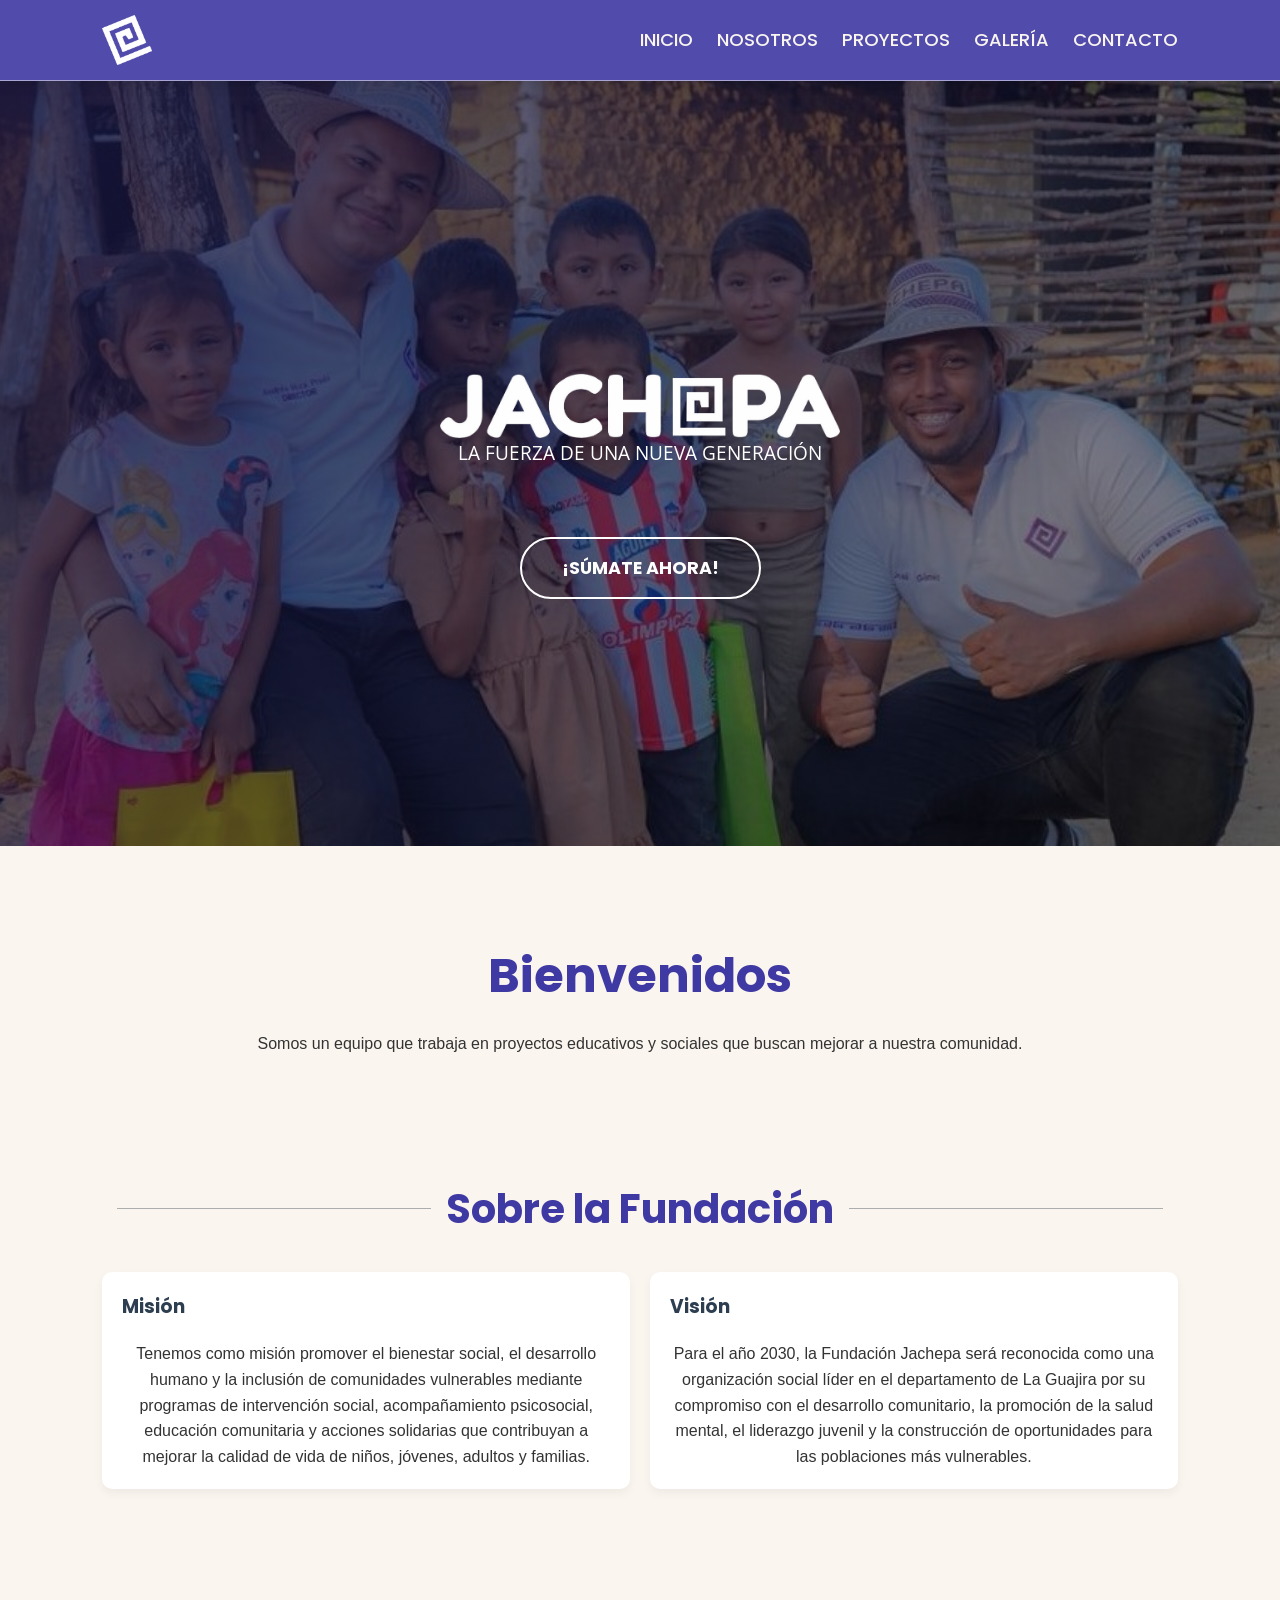
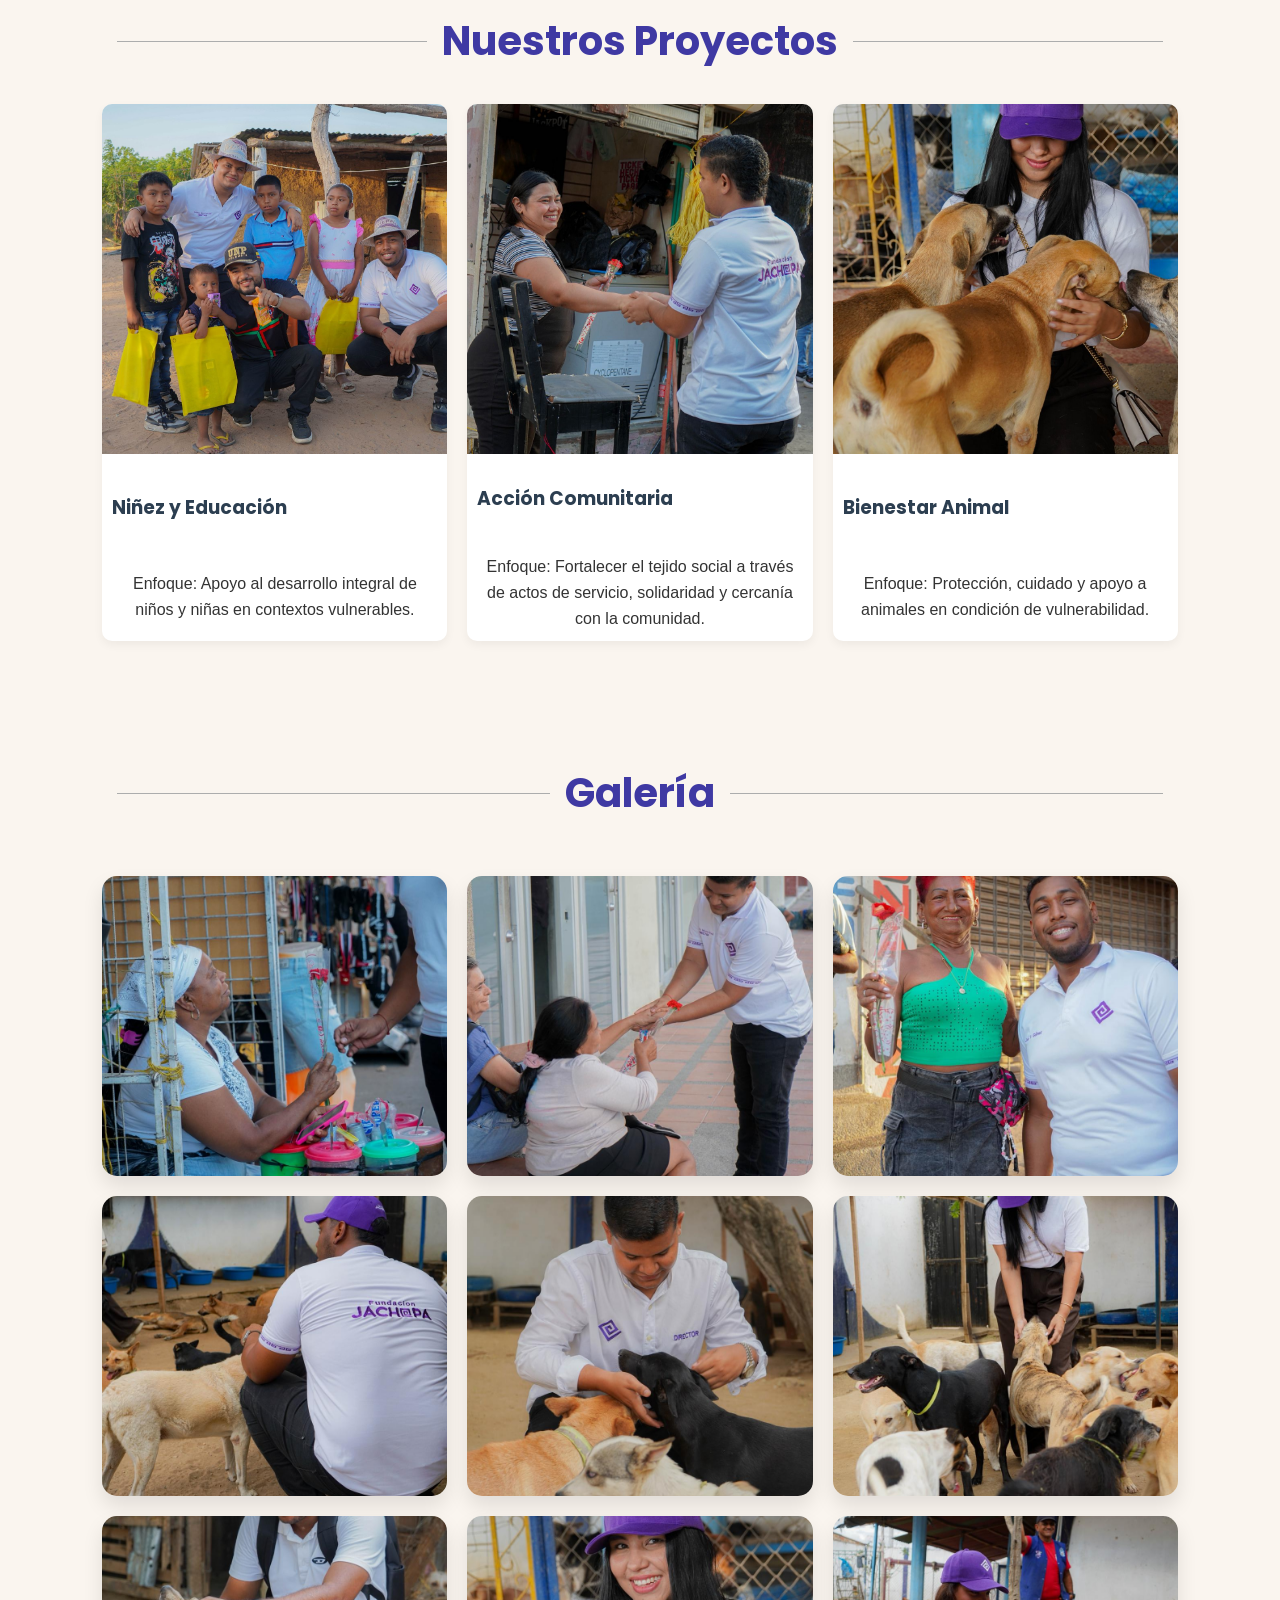
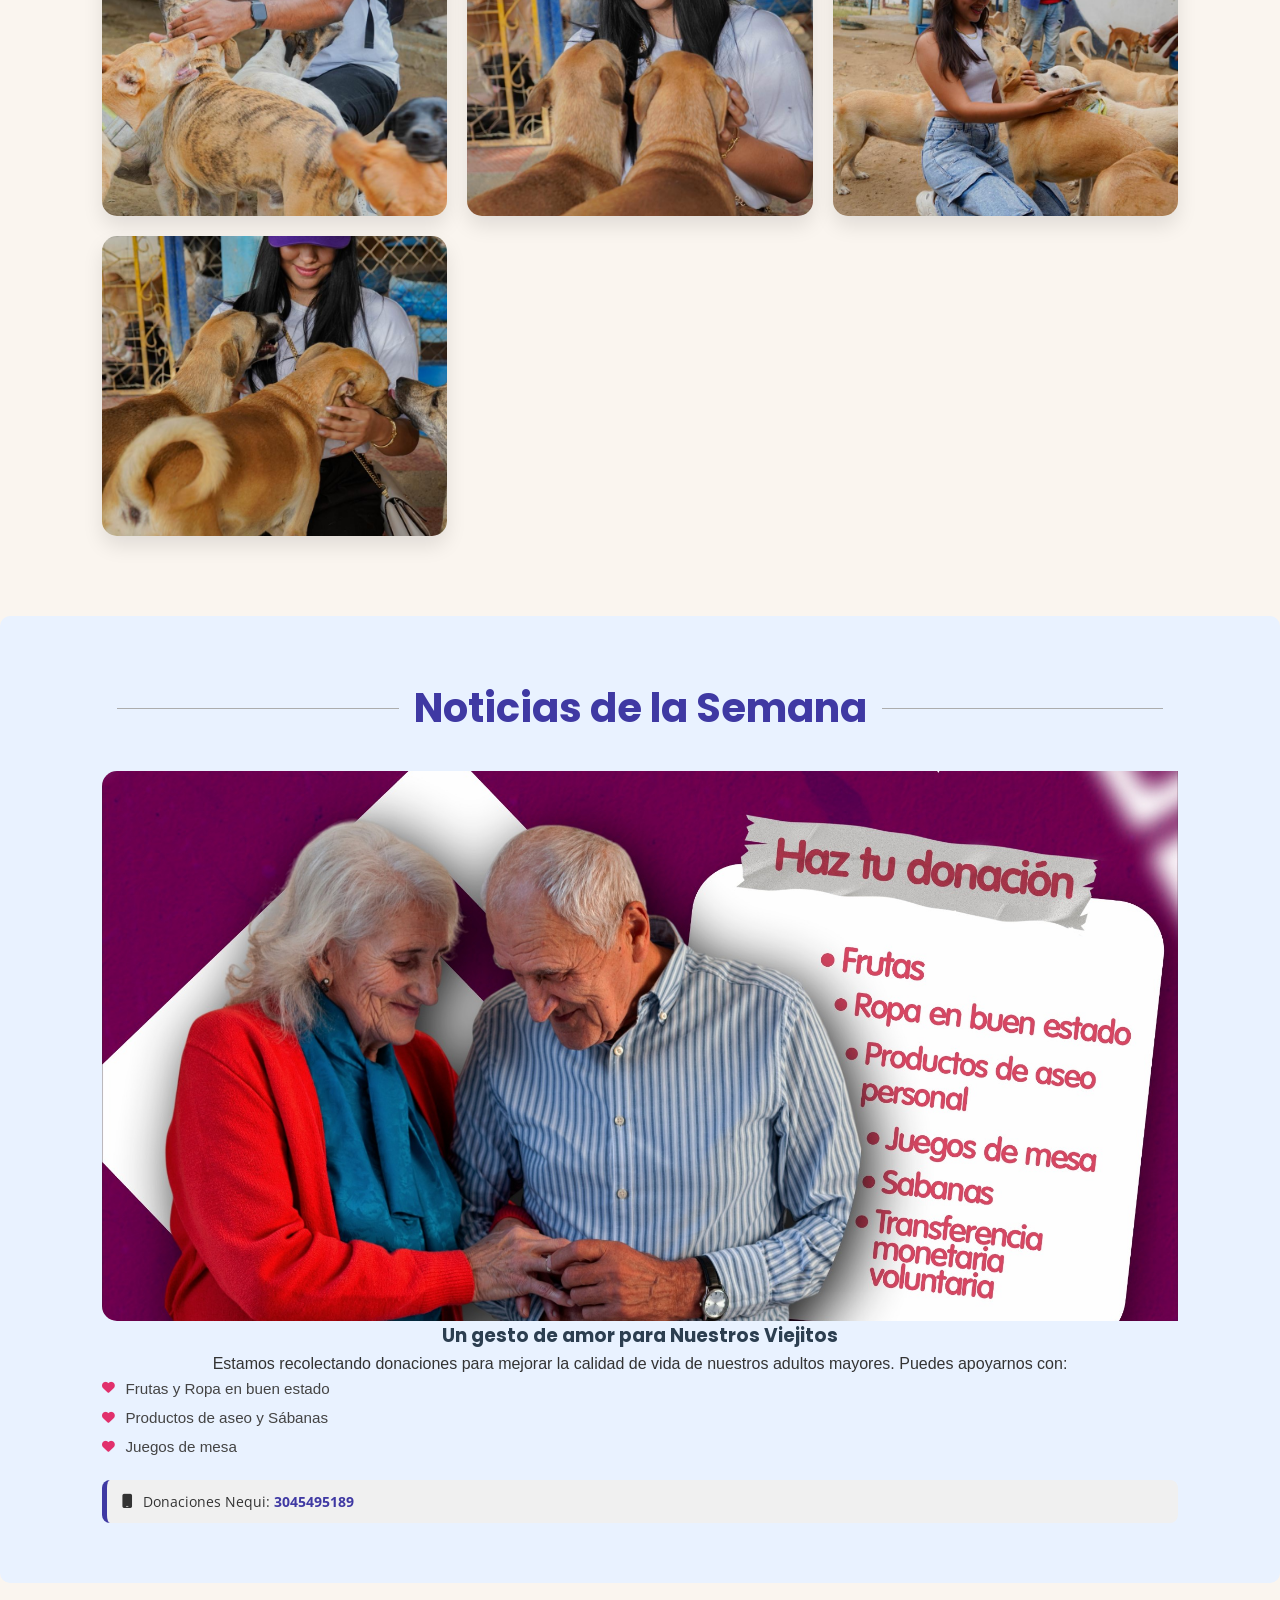
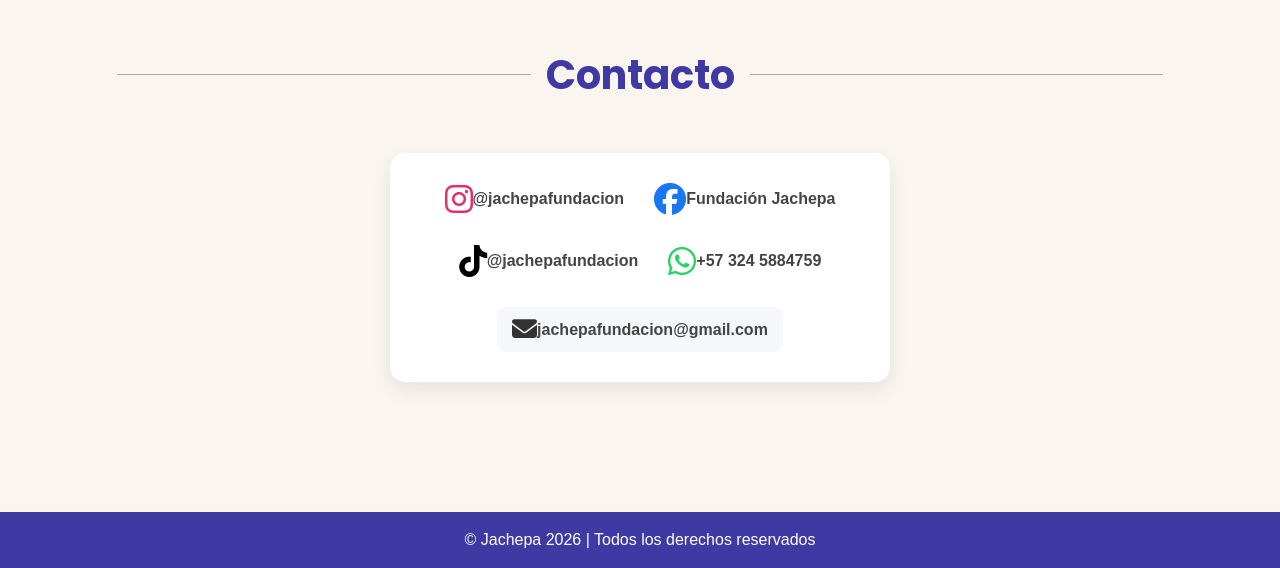
==== commit 0ecea44b: "version 6.0" ====
--- a/index.html
+++ b/index.html
@@ -43,19 +43,19 @@
     </header>
 
     <!-- HERO -->
-    <section id="hero">
+    <section class="revelar" id="hero">
         <img src="img/logo2.png.png" alt="logo">
         <p>LA FUERZA DE UNA NUEVA GENERACIÓN</p>
         <a href="#contacto" class="btn-sumate">¡SÚMATE AHORA!</a>
     </section>
 
-    <section id="inicio" class="hero">
+    <section id="inicio" class="hero revelar">
         <h1>Bienvenidos</h1>
         <p>Somos un equipo que trabaja en proyectos educativos y sociales que buscan mejorar a nuestra comunidad.</p>
     </section>
 
     <!-- SOBRE LA FUNDACIÓN -->
-    <section id="nosotros">
+    <section class="revelar" id="nosotros">
         <h2>Sobre la Fundación</h2>
         <div>
             <div class="borde">
@@ -76,7 +76,7 @@
     </section>
 
     <!-- PROYECTOS -->
-    <section id="proyectos">
+    <section class="revelar" id="proyectos">
         <h2>Nuestros Proyectos</h2>
         <div>
             <div>
@@ -98,24 +98,24 @@
     </section>
 
     <!-- GALERÍA -->
-    <section id="galeria">
+    <section class="revelar" id="galeria">
         <h2>Galería</h2>
-        <div>
-            <img src="img/galeria/galeria10.jpeg" alt="Imagen">
-            <img src="img/galeria/galeria1.jpeg" alt="Imagen">
-            <img src="img/galeria/galeria2.jpeg" alt="Imagen">
-            <img src="img/galeria/galeria3.jpeg" alt="Imagen">
-            <img src="img/galeria/galeria4.jpeg" alt="Imagen">
-            <img src="img/galeria/galeria5.jpeg" alt="Imagen">
-            <img src="img/galeria/galeria6.jpeg" alt="Imagen">
-            <img src="img/galeria/galeria7.jpeg" alt="Imagen">
-            <img src="img/galeria/galeria8.jpeg" alt="Imagen">
-            <img src="img/galeria/galeria9.jpeg" alt="Imagen">
+        <div class="galeria-grid">
+            <div class="galeria-item"><img src="img/galeria/galeria10.jpeg" alt="Imagen"></div>
+            <div class="galeria-item"><img src="img/galeria/galeria1.jpeg" alt="Imagen"></div>
+            <div class="galeria-item"><img src="img/galeria/galeria2.jpeg" alt="Imagen"></div>
+            <div class="galeria-item"><img src="img/galeria/galeria3.jpeg" alt="Imagen"></div>
+            <div class="galeria-item"><img src="img/galeria/galeria4.jpeg" alt="Imagen"></div>
+            <div class="galeria-item"><img src="img/galeria/galeria5.jpeg" alt="Imagen"></div>
+            <div class="galeria-item"><img src="img/galeria/galeria6.jpeg" alt="Imagen"></div>
+            <div class="galeria-item"><img src="img/galeria/galeria7.jpeg" alt="Imagen"></div>
+            <div class="galeria-item"><img src="img/galeria/galeria8.jpeg" alt="Imagen"></div>
+            <div class="galeria-item"><img src="img/galeria/galeria9.jpeg" alt="Imagen"></div>
         </div>
     </section>
 
     <!-- BLOG / FUTURO -->
-    <section id="blog">
+    <section class="revelar" id="blog">
         <h2>Noticias de la Semana</h2>
         <div class="noticia-container">
             <article class="noticia-card">
@@ -140,7 +140,7 @@
         </div>
     </section>
 
-   <section id="contacto">
+   <section class="revelar" id="contacto">
     <h2>Contacto</h2>
 
         <!-- Cuadro de redes sociales -->
--- a/css/styles.css
+++ b/css/styles.css
@@ -31,6 +31,9 @@
     font-family: 'Poppins', sans-serif;
     font-weight: 500;
 }
+p {
+    text-align: center;
+}
 
 /* HEADER */
 header {
@@ -39,7 +42,9 @@
     justify-content: space-between;
     align-items: center;
     padding: 15px 8%;
-    background: #3F39A3;
+    background: rgba(63, 57, 163, 0.9);
+    backdrop-filter: blur(10px);
+    border-bottom: 1px solid rgba(255, 255, 255, 0.5);
     color: white;
     position: sticky; 
     top: 0;
@@ -76,10 +81,10 @@
 /* HERO */
 #hero {
     height: 85vh;
-    background: linear-gradient(rgba(0,0,0,0.5), rgba(0,0,0,0.5)),
-                url('../img/hero3.png.jpeg');
+    background: linear-gradient(135deg, rgba(22, 20, 65, 0.8) 0%, rgba(0, 0, 0, 0.4) 100%), url('../img/hero3.png.jpeg');
     background-position: top center;
     background-size: cover;
+    background-attachment: fixed;
     color: #ffffff;
     display: flex;
     flex-direction: column;
@@ -151,8 +156,9 @@
     align-items: center;
     justify-content: center;
     color: #3F39A3;
-    font-size: 2rem;
+    font-size: 2.5rem;
     padding-bottom: 1rem;
+    margin-bottom: 15px;
 }
 
 section h2::before,
@@ -185,14 +191,14 @@
     padding: 20px;
     border-radius: 10px;
     box-shadow: 0 4px 10px rgba(0,0,0,0.05);
-    border: 3px solid #3F39A3; 
-    transition: transform 0.3s, box-shadow 0.3s;
+    transition: all 0.4s cubic-bezier(0.175, 0.885, 0.32, 1.275);
 }
 
 #nosotros .borde:hover {
     transform: translateY(-5px);
     box-shadow: 0 8px 20px rgba(0,0,0,0.1);
 }
+
 
 /* PROYECTOS */
 #proyectos div {
@@ -226,32 +232,50 @@
 }
 
 /* GALERÍA */
-#galeria div {
-    column-count: 4;        
-    column-gap: 15px;
-}
-
-#galeria img {
+
+.galeria-grid {
+    display: grid;
+    /* Crea columnas automáticas de mínimo 250px */
+    grid-template-columns: repeat(auto-fill, minmax(280px, 1fr));
+    grid-auto-rows: 300px; /* Altura fija para que sea un mosaico limpio */
+    gap: 20px;
+    padding: 20px 0;
+}
+.galeria-item {
+    overflow: hidden;
+    border-radius: 15px;
+    position: relative;
+    cursor: pointer;
+    box-shadow: 0 10px 20px rgba(0,0,0,0.1);
+}
+.galeria img:hover {
+    transform: scale(1.03);
+    box-shadow: 0 8px 20px rgba(0,0,0,0.15);
+}
+
+.galeria-item img {
     width: 100%;
     height: 100%;
-    margin-bottom: 15px;
-    border-radius: 10px;
-    border: 3px solid #3F39A3;
-    break-inside: avoid;   
-    transition: transform 0.3s, box-shadow 0.3s;
-}
-
-#galeria img:hover {
-    transform: scale(1.03);
-    box-shadow: 0 8px 20px rgba(0,0,0,0.15);
-}
-
-#galeria div img {
+    object-fit: cover; /* Esto evita que se deformen */
+    transition: transform 0.6s cubic-bezier(0.25, 1, 0.5, 1);
+}
+.galeria-item::after {
+    content: 'Ver foto';
+    position: absolute;
+    bottom: 0;
+    left: 0;
     width: 100%;
-    height: 393px;
-    object-fit: contain; 
-    background: #f5f7fa; 
-    border-radius: 10px;
+    padding: 20px;
+    background: linear-gradient(transparent, rgba(63, 57, 163, 0.8));
+    color: white;
+    font-weight: bold;
+    text-align: center;
+    opacity: 0;
+    transition: 0.3s;
+}
+
+.galeria-item:hover::after {
+    opacity: 1;
 }
 
 /* BLOG */
@@ -482,14 +506,31 @@
     display: block;
 }
 
+/* Clase para animar elementos al bajar */
+.revelar {
+    opacity: 0;
+    transform: translateY(30px);
+    transition: all 0.8s ease-out;
+}
+
+.revelar.activo {
+    opacity: 1;
+    transform: translateY(0);
+}
+
+
+
 /* responsive */
 @media (max-width: 1070px) {
-    #galeria div {
-        column-count: 3;
-    }
-     #galeria div img {
-        width: 100%;
-        height: 400px;
+   .galeria-grid {
+       
+        grid-template-columns: repeat(auto-fill, minmax(200px, 1fr));
+        grid-auto-rows: 250px; /* Fotos un poco más bajas */
+        gap: 15px;
+    }
+
+    .galeria-item:nth-child(3n) {
+        grid-column: span 1; 
     }
      #hero {
         height: 45vh;           
@@ -499,6 +540,10 @@
 }
 
 @media (max-width: 768px) {
+
+    header {
+        padding: 10px 9%;
+    }
 
     section h2 {
         font-size: 1.5rem;
@@ -529,7 +574,7 @@
     nav.active {
         display: flex;
     }
-
+    
      #hero {
         height: 25vh;           
         padding: 40px 20px;      
@@ -541,16 +586,42 @@
         height: auto;
     }
 
+    .btn-sumate {
+        padding: 10px 25px;    
+        margin-top: 15px;      
+        width: 80%;           
+        max-width: 250px; 
+        margin-bottom: 20px; 
+        background-color: #3F39A3;
+        box-shadow: 0 4px 15px rgba(0, 0, 0, 0.3)   
+    }
+    .btn-sumate:active {
+        transform: scale(0.95);
+        background-color: #2e2a7a; 
+    }
+
     #hero p {
-        font-size: 0.8rem;        
-    }
-    #galeria div {
-        column-count: 2;
-    }
-    #galeria div img {
-        width: 100%;
-        height: 250px;
-    }
+        font-size: 1rem;      
+        padding-bottom: 0.5rem;
+    }
+
+   .galeria-grid {
+        
+        grid-template-columns: 1fr; 
+        grid-auto-rows: 350px; 
+        gap: 20px;
+    }
+
+    
+    .galeria-item::after {
+        display: none;
+    }
+
+    
+    .galeria-item:active img {
+        transform: scale(1.05);
+    }
+    
     .noticia-imagen {
         height: 300px; 
         border-radius: 15px 15px 0 0; 
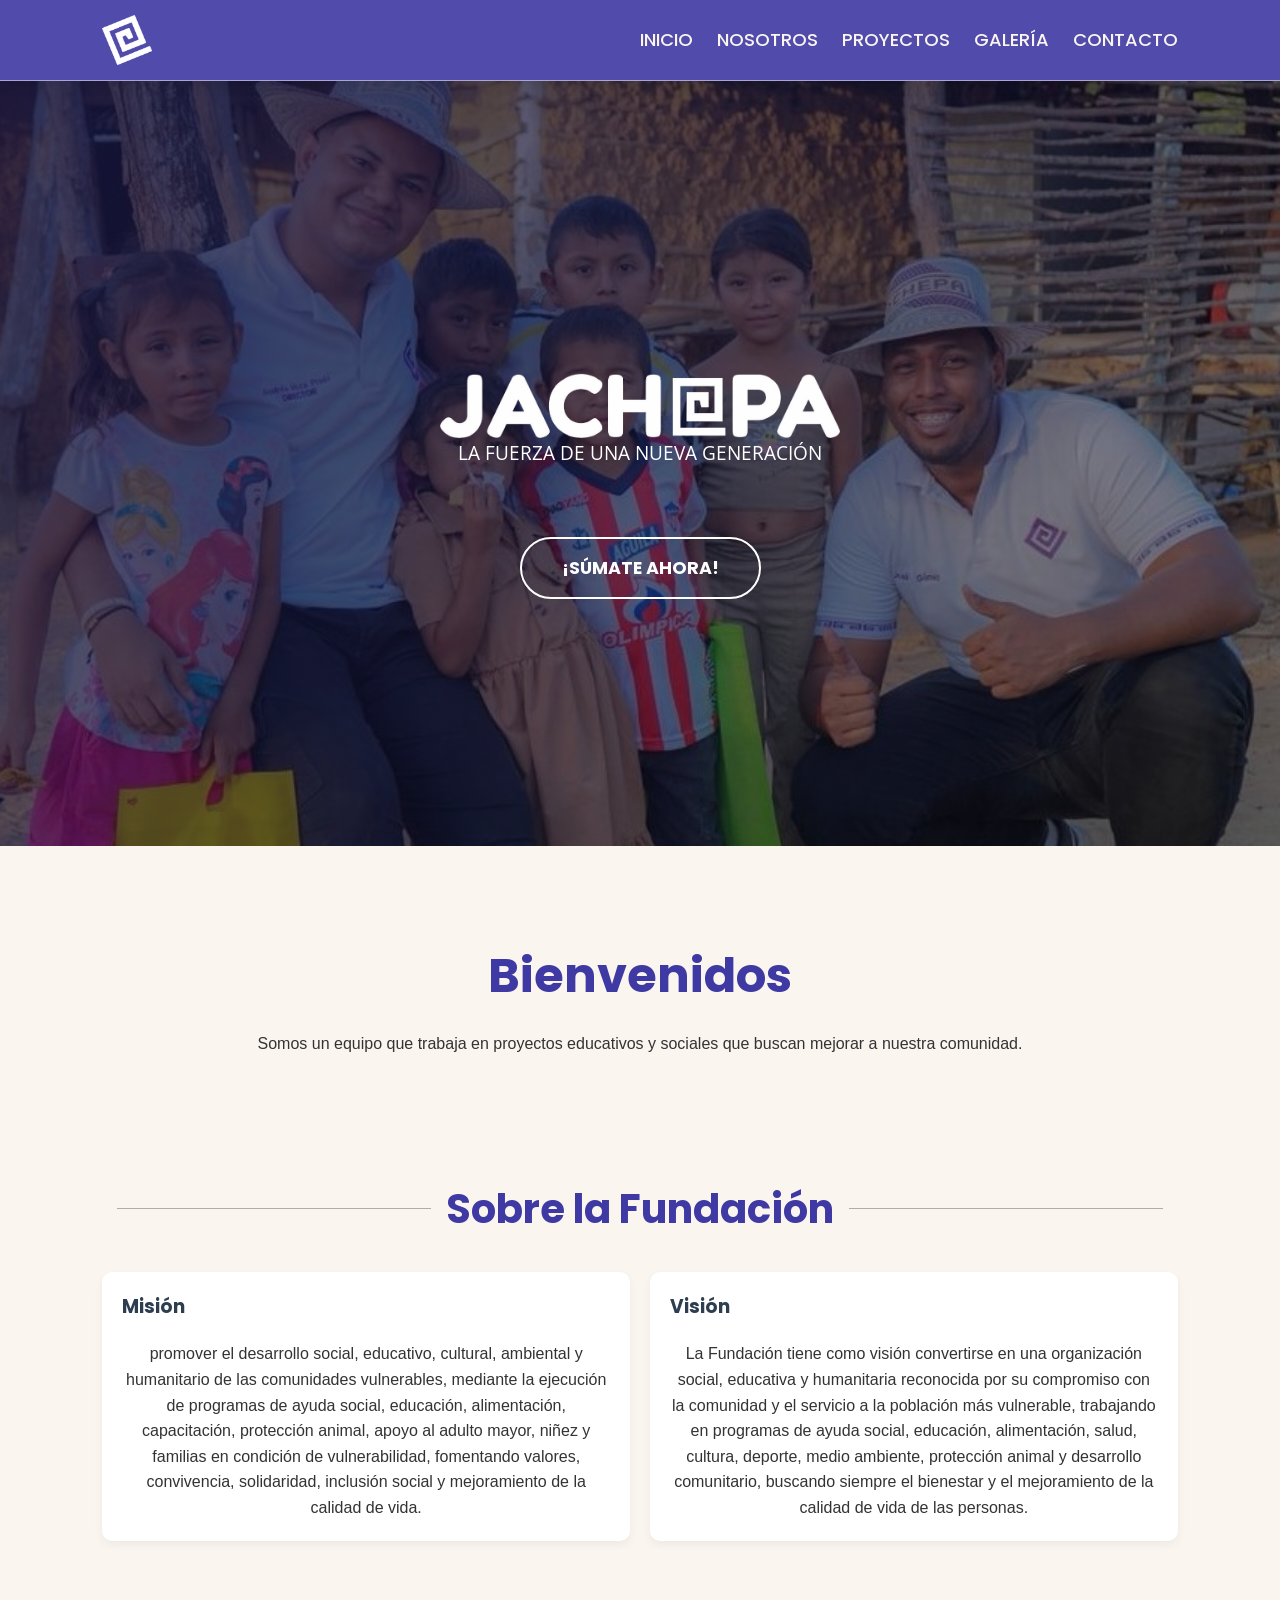
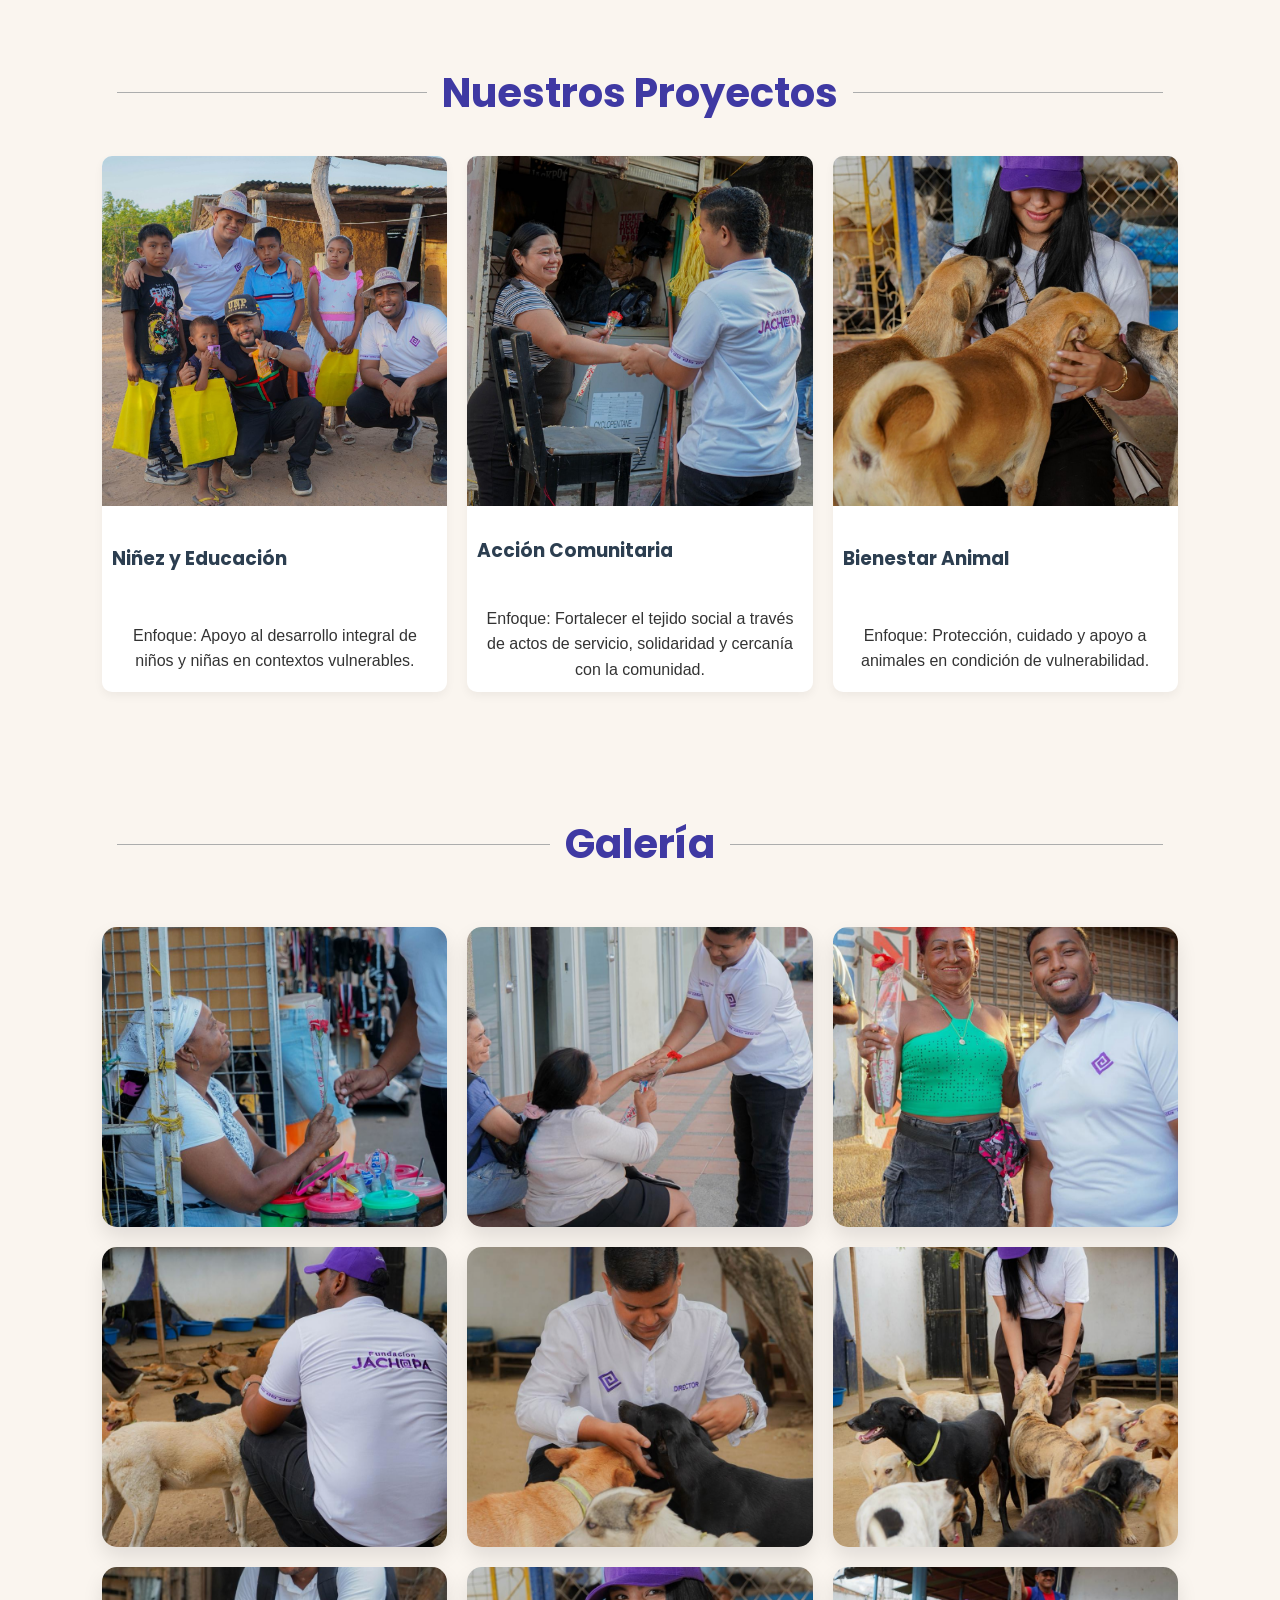
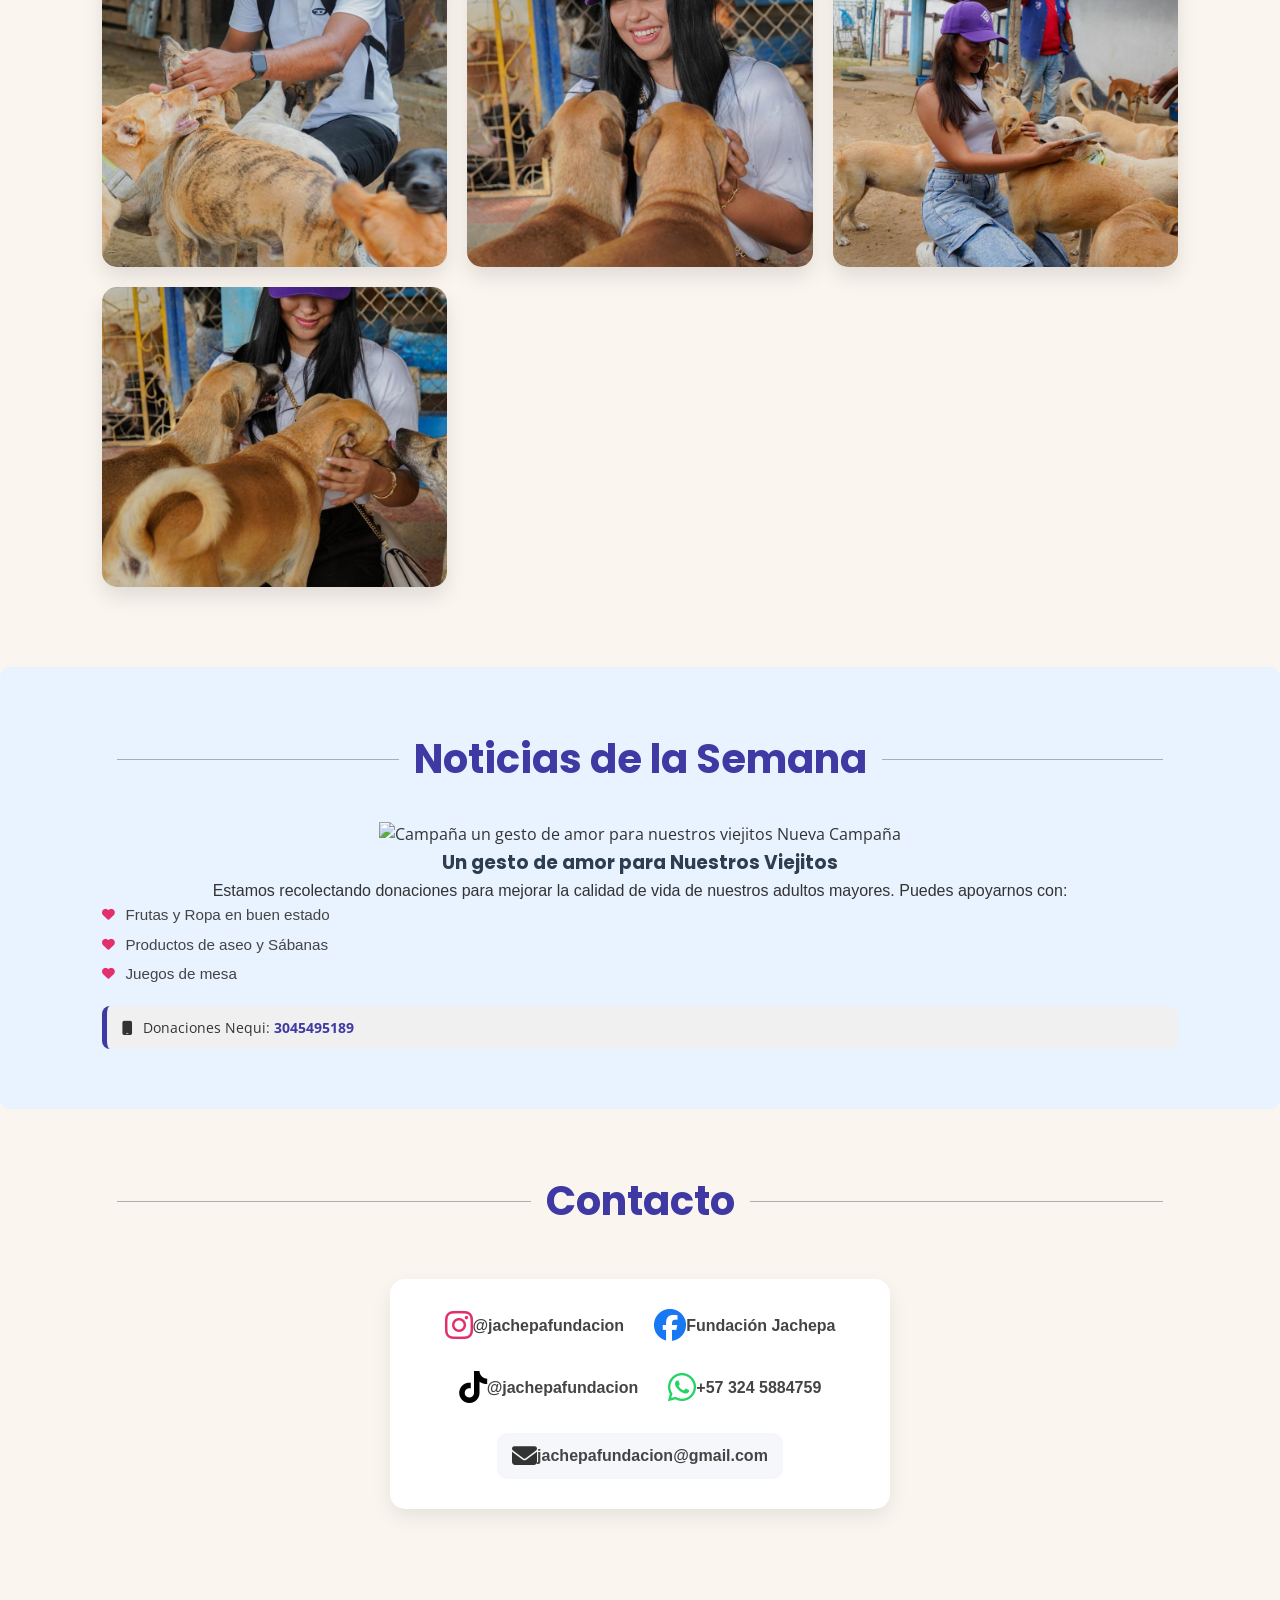
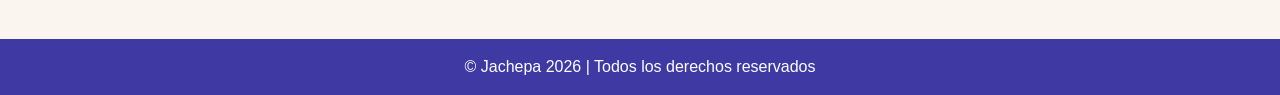
==== commit 11daf594: "version 7.5" ====
--- a/index.html
+++ b/index.html
@@ -2,14 +2,14 @@
 <html lang="es">
 <head>
     <meta charset="UTF-8">
-    <title>Jachepa</title>
+    <title>Fundación Jachepa | La Fuerza de una Nueva Generación</title>
     <meta name="viewport" content="width=device-width, initial-scale=1.0">
     <meta name="description" content="Fundación Jachepa, dedicada a proyectos sociales y educativos para la comunidad.">
     <meta name="keywords" content="Jachepa, fundación, proyectos sociales, educación,accioncomunitaria ">
     <meta name="author" content="Fundación Jachepa">
 
 
-    <link rel="icon" href="img/isotipo.png" type="image/png">
+    <link rel="icon" href="img/favicon-32x32.png" type="image/png">
     <link rel="shortcut icon" href="img/favicon-32x32.png" type="image/png">
     <link rel="apple-touch-icon" sizes="180x180" href="img/favicon-32x32.png">
     <link rel="stylesheet" href="css/normalize.css">
@@ -60,17 +60,19 @@
         <div>
             <div class="borde">
                 <h3>Misión</h3>
-                <p>Tenemos como misión promover el bienestar social, el desarrollo humano y la 
-                inclusión de comunidades vulnerables mediante programas de intervención social, 
-                acompañamiento psicosocial, educación comunitaria y acciones solidarias que contribuyan a 
-                mejorar la calidad de vida de niños, jóvenes, adultos y familias.</p>
+                <p>promover el desarrollo social, educativo, cultural, ambiental y humanitario de las comunidades
+                vulnerables, mediante la ejecución de programas de ayuda social, educación, alimentación,
+                capacitación, protección animal, apoyo al adulto mayor, niñez y familias en condición de
+                vulnerabilidad, fomentando valores, convivencia, solidaridad, inclusión social y mejoramiento de
+                la calidad de vida.</p>
             </div>
             <div class="borde">
                 <h3>Visión</h3>
-                <p>Para el año 2030, la Fundación Jachepa será reconocida como una organización social líder en el 
-                departamento de La Guajira por su compromiso con el desarrollo comunitario, la promoción de la 
-                salud mental, el liderazgo juvenil y la construcción de oportunidades para las poblaciones más 
-                vulnerables.</p>
+                <p>La Fundación tiene como visión convertirse en una organización social, educativa y humanitaria
+                reconocida por su compromiso con la comunidad y el servicio a la población más vulnerable,
+                trabajando en programas de ayuda social, educación, alimentación, salud, cultura, deporte, medio
+                ambiente, protección animal y desarrollo comunitario, buscando siempre el bienestar y el
+                mejoramiento de la calidad de vida de las personas.</p>
             </div>
         </div>
     </section>
@@ -120,7 +122,7 @@
         <div class="noticia-container">
             <article class="noticia-card">
                 <div class="noticia-imagen">
-                    <img src="img/campaña-viejitos.jpeg" alt="Campaña un gesto de amor para nuestros viejitos">
+                    <img src="img/HOGAR GERIATRICO WEB.jpg.jpeg" alt="Campaña un gesto de amor para nuestros viejitos">
                     <span class="fecha-tag">Nueva Campaña</span>
                 </div>
                 <div class="noticia-info">
--- a/css/styles.css
+++ b/css/styles.css
@@ -325,7 +325,7 @@
 .noticia-imagen {
     flex: 1; 
     position: relative;
-    height: 550px; 
+    height: 100%;
     overflow: hidden; 
     border-radius: 15px 0 0 15px; 
 }
@@ -509,13 +509,15 @@
 /* Clase para animar elementos al bajar */
 .revelar {
     opacity: 0;
-    transform: translateY(30px);
-    transition: all 0.8s ease-out;
+    transform: translateY(20px); /* Bajamos de 30px a 20px para que el salto sea menor */
+    transition: opacity 0.8s ease-out, transform 0.8s ease-out;
+    visibility: hidden; /* Añadimos esto para asegurar que no bloquee clics mientras es invisible */
 }
 
 .revelar.activo {
     opacity: 1;
     transform: translateY(0);
+    visibility: visible;
 }
 
 
@@ -623,7 +625,7 @@
     }
     
     .noticia-imagen {
-        height: 300px; 
+        height: 100%; 
         border-radius: 15px 15px 0 0; 
     }
     .redes-cuadro {
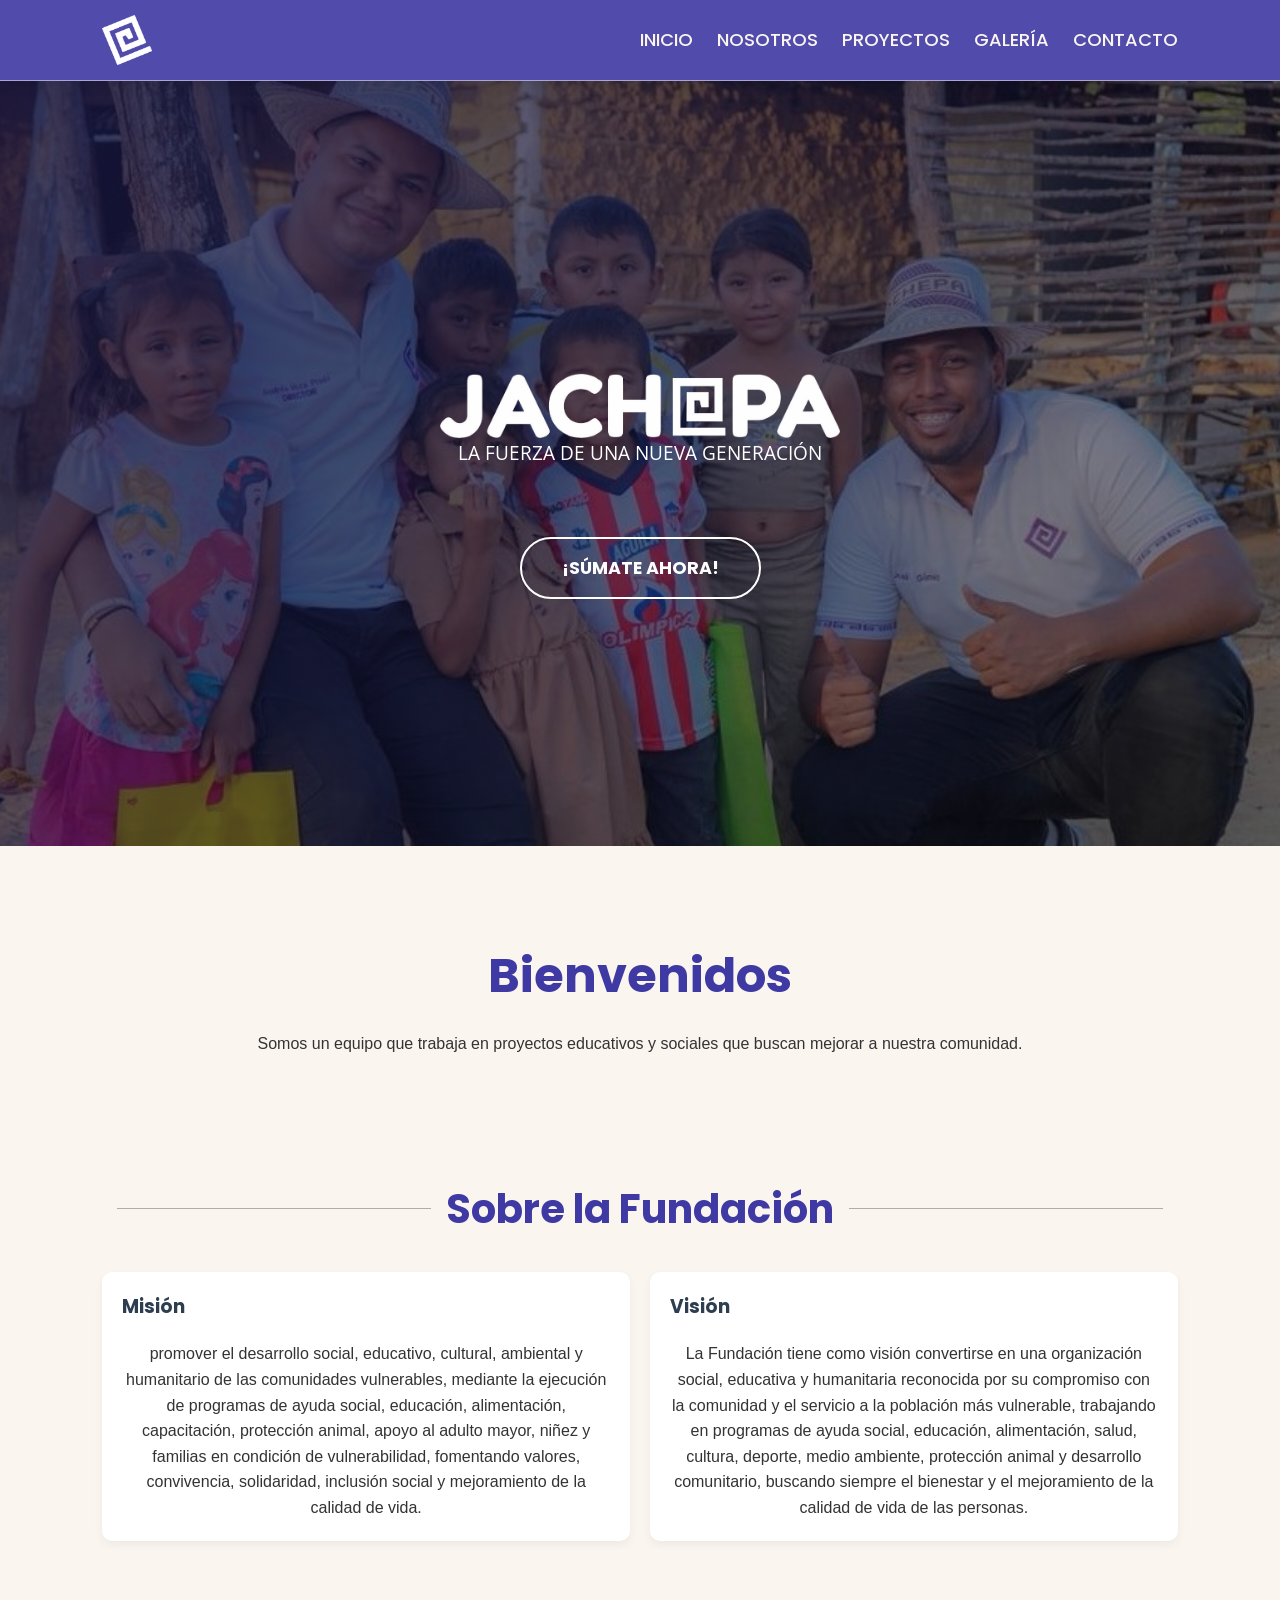
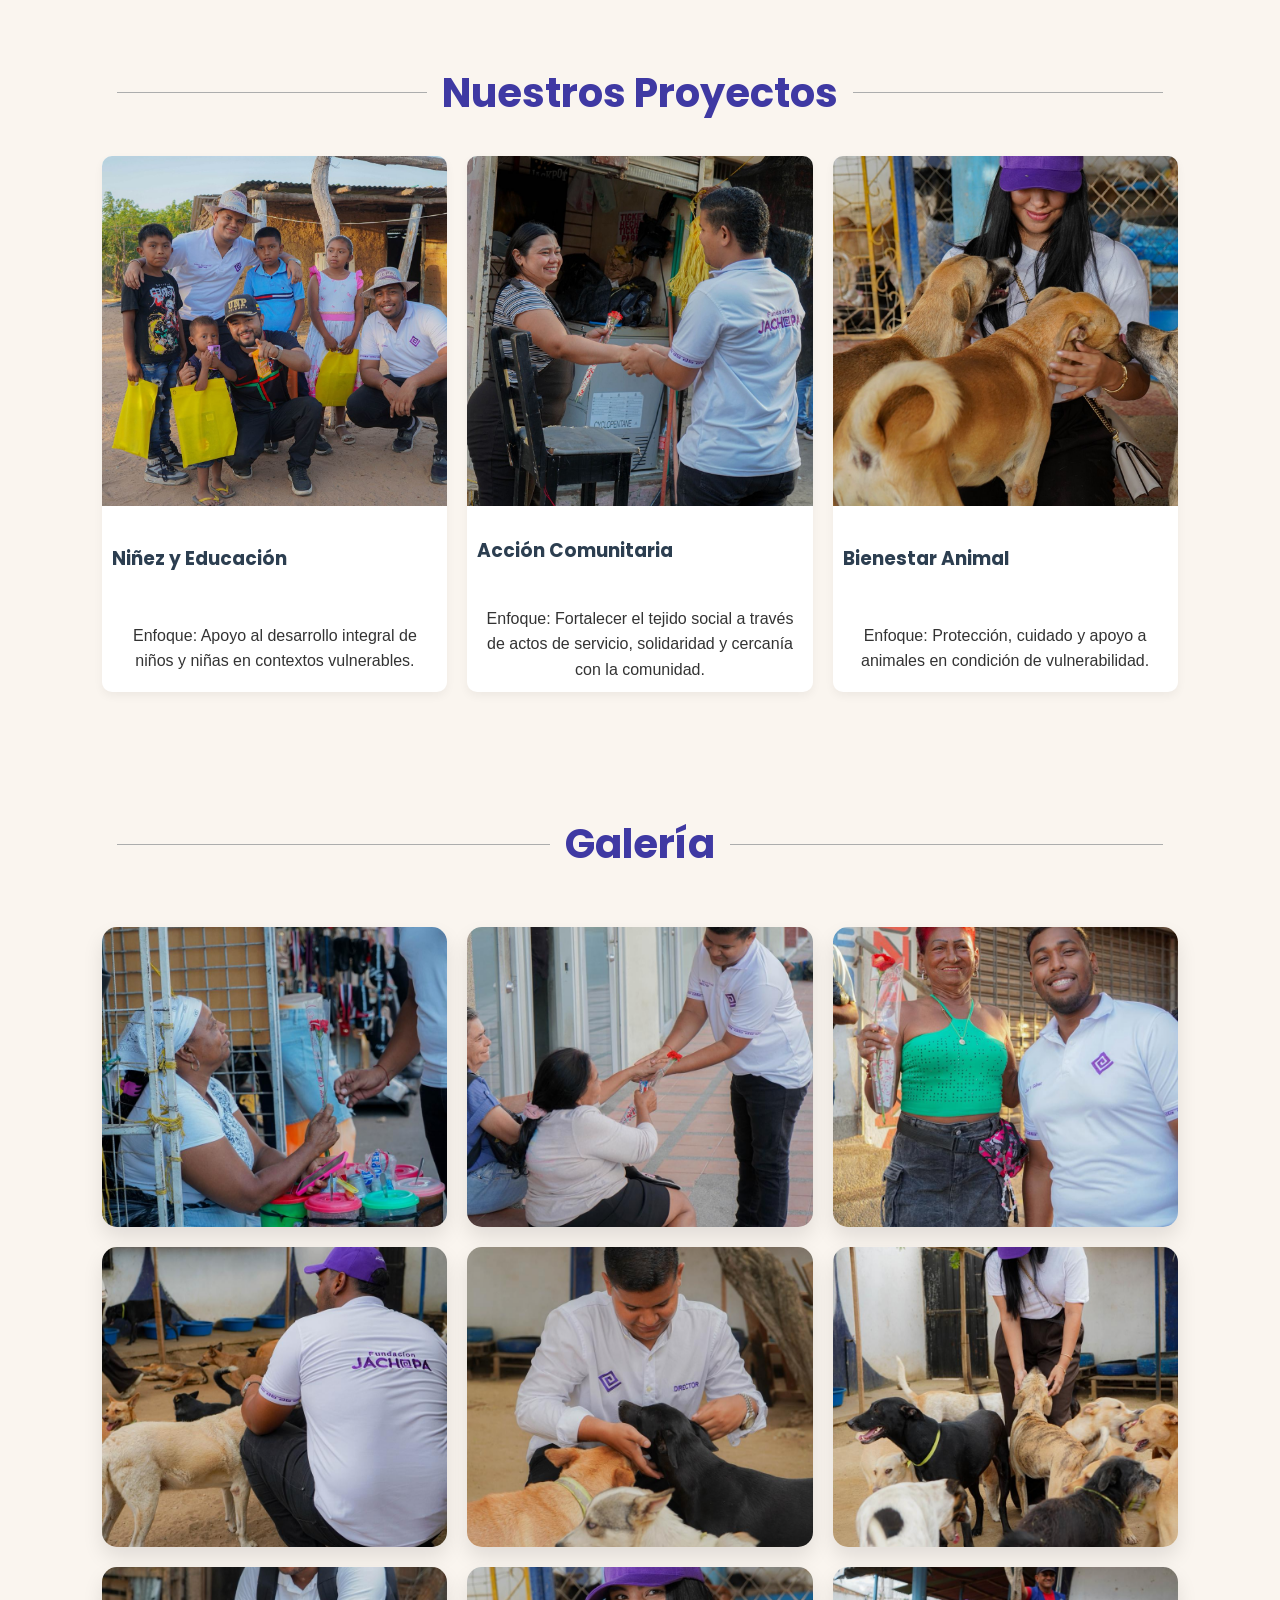
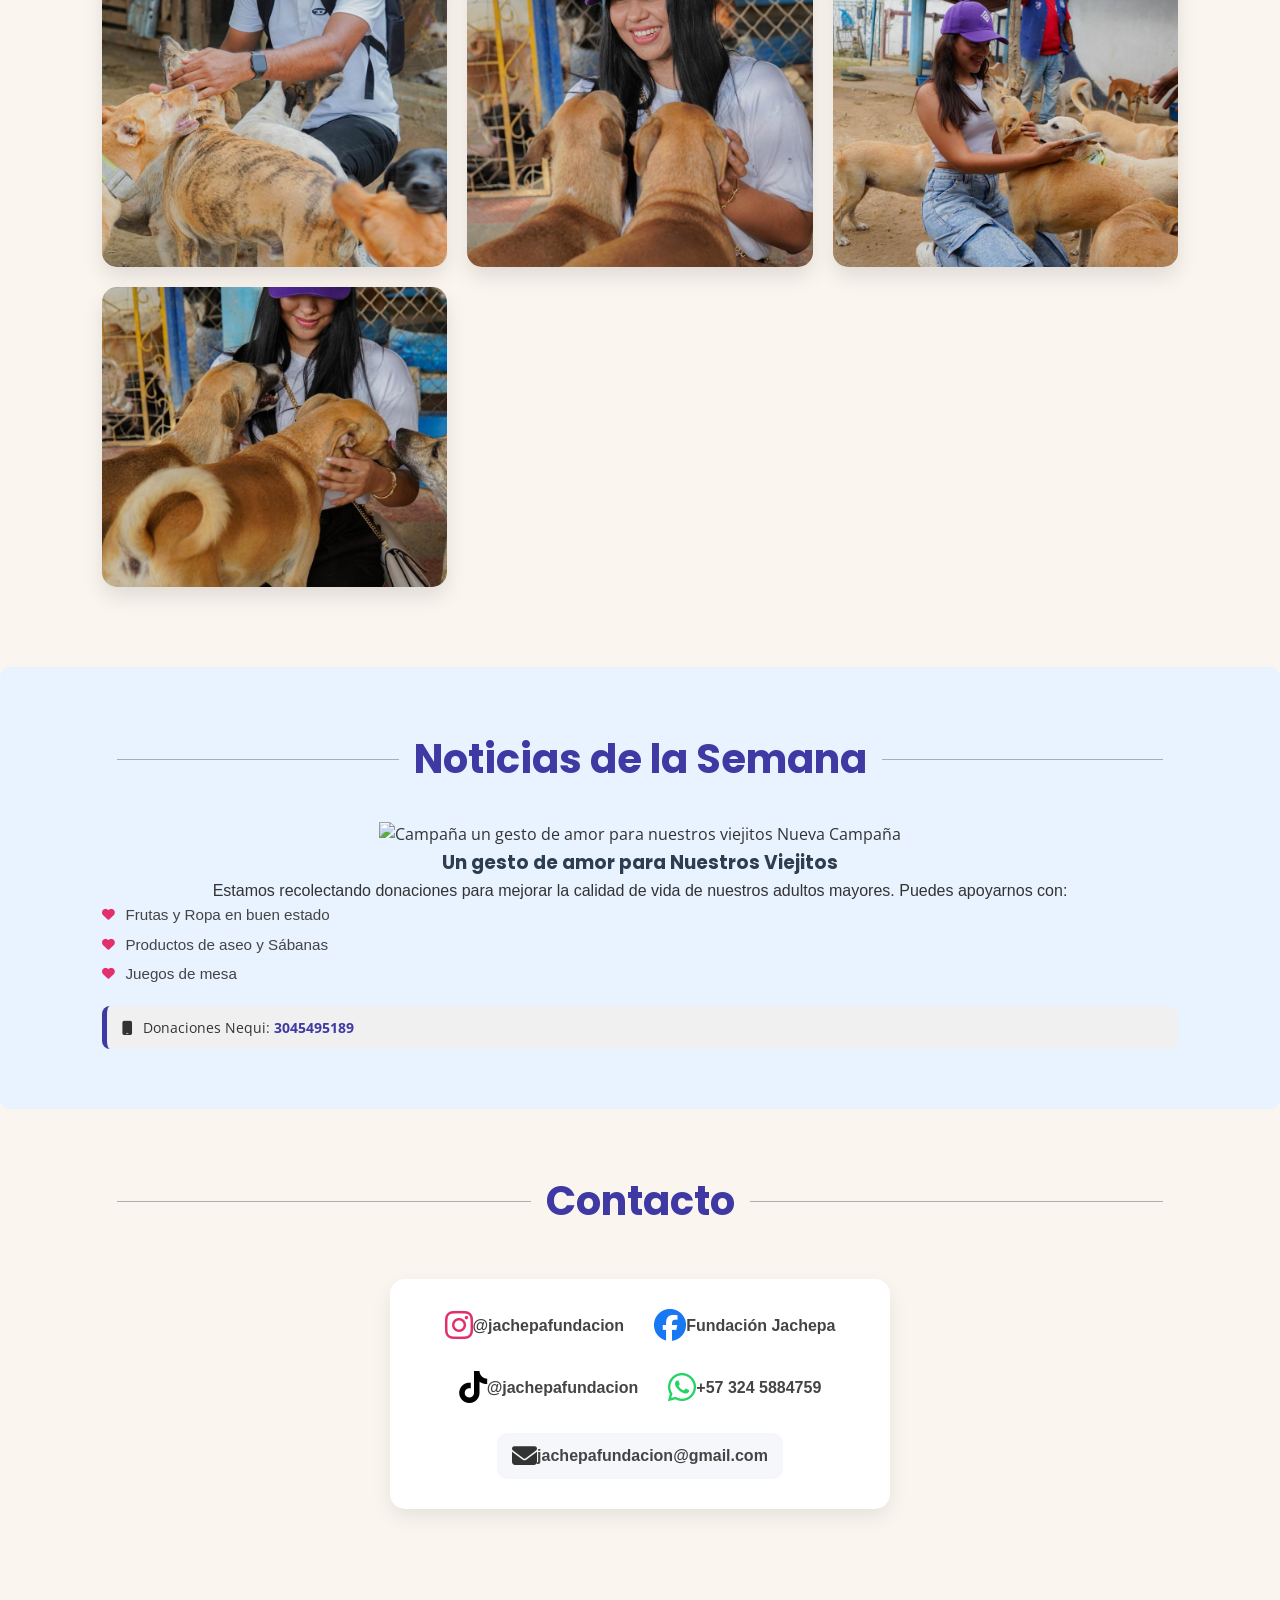
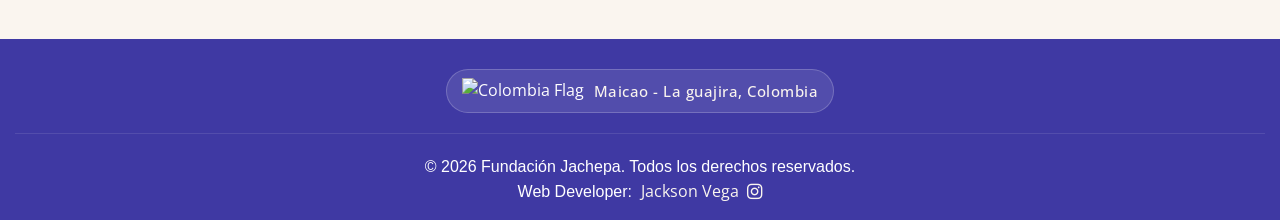
==== commit 02689684: "version 8.0" ====
--- a/index.html
+++ b/index.html
@@ -179,10 +179,30 @@
         <img id="img-grande" src="">
     </div>
 
+ 
+
     <!-- FOOTER -->
-    <footer>
-        <p>© Jachepa 2026 | Todos los derechos reservados</p>
-    </footer>
+<footer>
+
+        <div class="footer-location">
+            <div class="location-badge">
+                <img src="https://flagcdn.com/w40/co.png" alt="Colombia Flag">
+                <span>Maicao - La guajira, Colombia</span>
+            </div>
+        </div>
+        
+        <div class="footer-copy">
+            <p>&copy; 2026 Fundación Jachepa. Todos los derechos reservados.</p>
+            <p class="dev-by">
+                Web Developer: 
+                <a href="https://instagram.com/jackson_vega26/" target="_blank" class="dev-link">
+                    <span>Jackson Vega</span> 
+                    <i class="fab fa-instagram"></i>
+                </a>
+
+        </div>
+    
+</footer>
     <script src="script.js"> </script>
     
 </body>
--- a/css/styles.css
+++ b/css/styles.css
@@ -459,6 +459,56 @@
     padding: 15px;
     margin-top: 40px;
 }
+.footer-location {
+    margin: 15px 0;
+}
+.location-badge {
+    display: inline-flex;
+    align-items: center;
+    gap: 10px;
+    background: rgba(255, 255, 255, 0.1); /* Un fondo sutil transparente */
+    padding: 8px 15px;
+    border-radius: 30px;
+    border: 1px solid rgba(255, 255, 255, 0.2);
+    transition: var(--transicion);
+}
+.location-badge:hover {
+    background: rgba(255, 255, 255, 0.2);
+    transform: translateY(-2px);
+}
+.location-badge span {
+    font-size: 0.95rem;
+    font-weight: 500;
+    color: #FAF5EF;
+    letter-spacing: 0.5px;
+}
+.footer-copy {
+    margin-top: 20px;
+    border-top: 1px solid rgba(255, 255, 255, 0.1);
+    padding-top: 20px;
+    width: 100%;
+}
+.dev-link {
+    text-decoration: none;
+    color: #FAF5EF; /* Color crema que usas */
+    font-weight: 700;
+    margin-left: 5px;
+    display: inline-flex;
+    align-items: center;
+    gap: 8px;
+    transition: var(--transicion);
+}
+.dev-link i {
+    font-size: 1.1rem;
+    transition: transform 0.3s ease;
+}
+.dev-link:hover {
+    color: #ff0050; 
+    transform: scale(1.05);
+}
+.dev-link:hover i {
+    transform: rotate(15deg);
+}
 
 /* HAMBURGUESA */
 .menu-toggle {
@@ -648,7 +698,29 @@
         font-size: 22px;
         padding: 8px 12px;
     }
-}
+    .footer-content {
+        padding: 0 20px;
+    }
+
+    .location-badge {
+        width: 100%; 
+        justify-content: center;
+        margin: 10px 0;
+    }
+
+    .footer-copy {
+        flex-direction: column; 
+        gap: 10px;
+        text-align: center;
+    }
+
+    .dev-by {
+        display: block;
+        margin-top: 10px;
+        font-size: 0.85rem;
+    }
+}
+
 
 @media (max-width: 460px) {
          .redes-cuadro {
